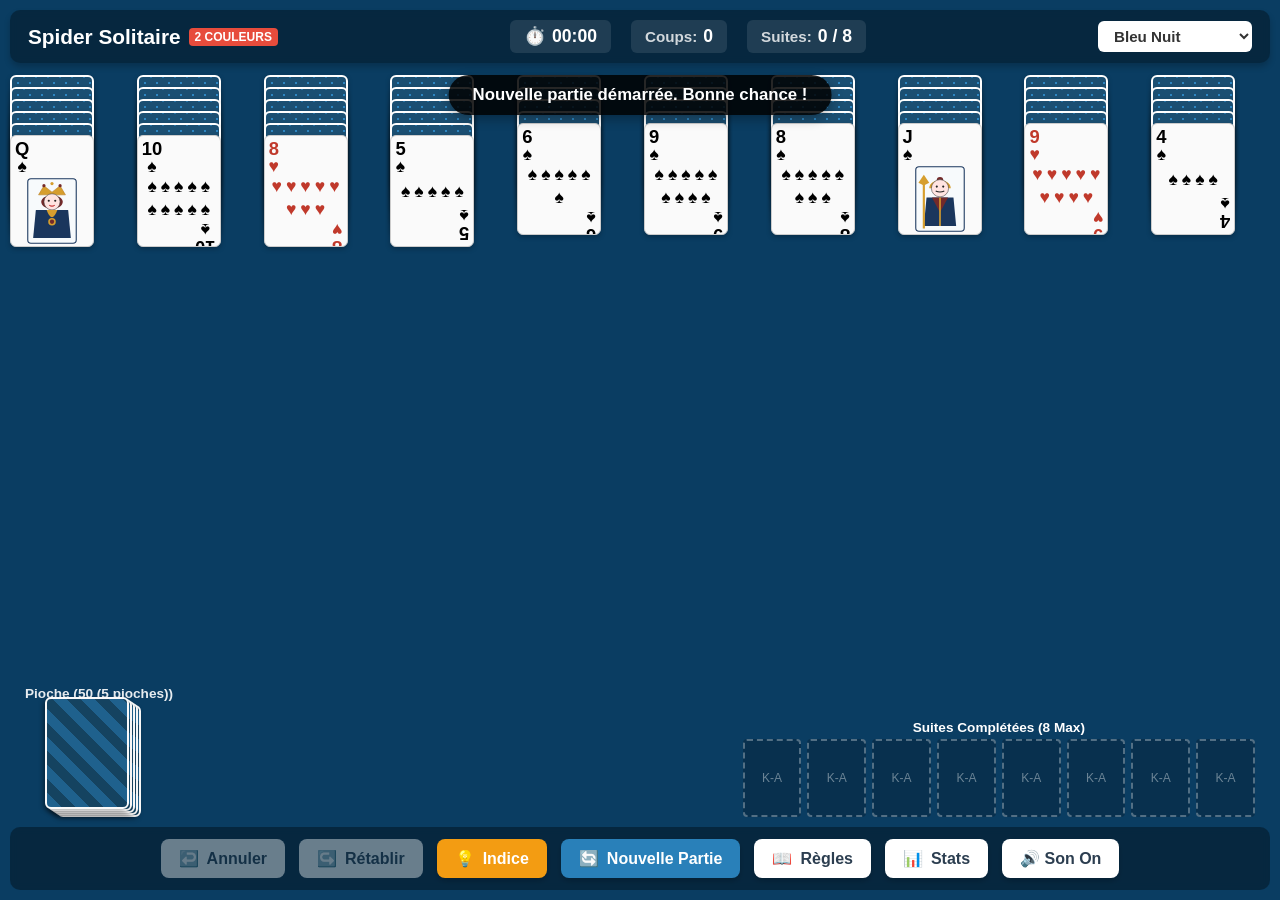
==== index.html @ 174b70aa "Initialisation 🌟 Synthèse des fonctionnalités développées : Règles & Gameplay fidèles :  104 cartes " ====
<!DOCTYPE html>
<html lang="fr">
<head>
    <meta charset="UTF-8">
    <meta name="viewport" content="width=device-width, initial-scale=1.0">
    <title>Spider Solitaire 2 Couleurs - Microsoft Solitaire Collection Style</title>
    <link rel="stylesheet" href="css/styles.css">
</head>
<body class="theme-blue">
    <div id="app-container">
        <!-- HEADER BAR -->
        <header id="header-bar">
            <div class="brand-title">
                <span>Spider Solitaire</span>
                <span class="badge">2 Couleurs</span>
            </div>

            <div class="stats-display">
                <div class="stat-item" title="Temps écoulé">
                    <span>⏱️</span>
                    <span id="timer-count">00:00</span>
                </div>
                <div class="stat-item" title="Nombre de coups joués">
                    <span class="stat-label">Coups:</span>
                    <span id="move-count">0</span>
                </div>
                <div class="stat-item" title="Suites complétées">
                    <span class="stat-label">Suites:</span>
                    <span id="completed-count">0 / 8</span>
                </div>
            </div>

            <div class="header-actions">
                <select id="theme-select" class="theme-select" aria-label="Choisir le thème de couleur">
                    <option value="blue">Bleu Nuit</option>
                    <option value="dark">Gris Anthracite</option>
                    <option value="green">Vert Tapis</option>
                </select>
            </div>
        </header>

        <!-- MAIN PLAYFIELD -->
        <main id="playfield">
            <!-- 10 Tableau Columns -->
            <div id="tableau-container"></div>

            <!-- Bottom Deck & Foundation Area -->
            <div id="bottom-bar">
                <!-- Stock Pile -->
                <div class="stock-area" title="Cliquer pour distribuer 10 cartes (1 par colonne)">
                    <div class="stock-title">Pioche (<span id="stock-count">50</span>)</div>
                    <div id="stock-pile"></div>
                </div>

                <!-- Foundation Piles (8 Completed Runs) -->
                <div class="foundation-area">
                    <div class="foundation-title">Suites Complétées (8 Max)</div>
                    <div id="foundation-container"></div>
                </div>
            </div>
        </main>

        <!-- ACTION TOOLBAR -->
        <footer id="action-bar">
            <button id="btn-undo" class="btn" title="Annuler le dernier coup">
                <span>↩️</span> Annuler
            </button>
            <button id="btn-redo" class="btn" title="Rétablir le coup annulé">
                <span>↪️</span> Rétablir
            </button>
            <button id="btn-hint" class="btn btn-accent" title="Proposer un coup possible">
                <span>💡</span> Indice
            </button>
            <button id="btn-new-game" class="btn btn-primary" title="Démarrer une nouvelle partie">
                <span>🔄</span> Nouvelle Partie
            </button>
            <button id="btn-rules" class="btn" title="Afficher les règles du jeu">
                <span>📖</span> Règles
            </button>
            <button id="btn-stats" class="btn" title="Voir vos statistiques">
                <span>📊</span> Stats
            </button>
            <button id="btn-sound" class="btn" title="Activer / Désactiver le son">
                🔊 Son On
            </button>
        </footer>
    </div>

    <!-- TOAST NOTIFICATION -->
    <div id="toast-message"></div>

    <!-- MODAL: VICTOIRE -->
    <div id="modal-win" class="modal">
        <div class="modal-content" style="text-align: center;">
            <div class="modal-header">
                <h2 class="modal-title">🎉 Félicitations ! Victoire !</h2>
                <button class="modal-close">&times;</button>
            </div>
            <p style="font-size: 1.2rem; margin: 15px 0;">Vous avez réussi à assembler les 8 suites complètes !</p>
            <div class="stats-grid">
                <div class="stat-box">
                    <div id="win-time" class="stat-box-num">00:00</div>
                    <div class="stat-box-desc">Temps total</div>
                </div>
                <div class="stat-box">
                    <div id="win-moves" class="stat-box-num">0</div>
                    <div class="stat-box-desc">Coups joués</div>
                </div>
            </div>
            <button id="btn-win-restart" class="btn btn-primary" style="margin-top: 20px; width: 100%; justify-content: center;" onclick="location.reload()">
                Rejouer une partie
            </button>
        </div>
    </div>

    <!-- MODAL: RÈGLES -->
    <div id="modal-rules" class="modal">
        <div class="modal-content">
            <div class="modal-header">
                <h2 class="modal-title">📖 Règles du Spider 2 Couleurs</h2>
                <button class="modal-close">&times;</button>
            </div>
            <ul class="rules-list">
                <li><strong>Cartes :</strong> 104 cartes au total (Piques ♠ et Cœurs ♥).</li>
                <li><strong>Empilement :</strong> Vous pouvez poser n'importe quelle carte sur une carte de rang immédiatement supérieur (ex: un 8 sur un 9), quelle que soit sa couleur.</li>
                <li><strong>Séquences :</strong> Vous ne pouvez déplacer en bloc qu'une séquence de cartes strictement descendante et de la <em>même couleur</em> (ex: R♠–D♠–V♠–10♠).</li>
                <li><strong>Colonnes vides :</strong> Une colonne vide peut recevoir n'importe quelle carte ou séquence valide.</li>
                <li><strong>Pioche :</strong> Cliquez sur la pioche pour distribuer 1 carte sur chaque colonne (10 cartes). <em>Important :</em> Toutes les colonnes doivent contenir au moins 1 carte pour pouvoir piocher !</li>
                <li><strong>Objectif :</strong> Former 8 suites complètes de la même couleur (du Roi à l'As). Lorsqu'une suite est formée, elle est retirée du plateau.</li>
            </ul>
        </div>
    </div>

    <!-- MODAL: STATISTIQUES -->
    <div id="modal-stats" class="modal">
        <div class="modal-content">
            <div class="modal-header">
                <h2 class="modal-title">📊 Vos Statistiques</h2>
                <button class="modal-close">&times;</button>
            </div>
            <div class="stats-grid">
                <div class="stat-box">
                    <div id="stat-played" class="stat-box-num">0</div>
                    <div class="stat-box-desc">Parties jouées</div>
                </div>
                <div class="stat-box">
                    <div id="stat-won" class="stat-box-num">0</div>
                    <div class="stat-box-desc">Parties gagnées</div>
                </div>
                <div class="stat-box">
                    <div id="stat-rate" class="stat-box-num">0%</div>
                    <div class="stat-box-desc">Taux de victoire</div>
                </div>
                <div class="stat-box">
                    <div id="stat-best-time" class="stat-box-num">-</div>
                    <div class="stat-box-desc">Meilleur temps</div>
                </div>
                <div class="stat-box" style="grid-column: span 2;">
                    <div id="stat-min-moves" class="stat-box-num">-</div>
                    <div class="stat-box-desc">Record de coups minimum</div>
                </div>
            </div>
        </div>
    </div>

    <!-- MAIN APP SCRIPT -->
    <script type="module">
        import { UIController } from './js/uiController.js';
        window.addEventListener('DOMContentLoaded', () => {
            const app = new UIController();
            app.init();
        });
    </script>
</body>
</html>
---- css/styles.css ----
/* ==========================================================================
   Spider Solitaire 2-Suit - Stylesheet & Charte Graphique
   ========================================================================== */

:root {
    /* Color Palette */
    --bg-main: #0A3D62; /* Default Midnight Blue */
    --card-bg: #FAFAFA; /* Off-white card background */
    --card-border: #CCCCCC;
    --suit-black: #000000;
    --suit-red: #C0392B;
    --hover-color: #D0E6FF;
    --selection-color: #A9CCE3;
    --selection-glow: rgba(41, 128, 185, 0.6);
    --hint-glow: rgba(241, 196, 15, 0.8);
    --target-glow: rgba(46, 204, 113, 0.8);
    
    /* Dimensions & Typography */
    --card-width: 84px;
    --card-height: 112px; /* Ratio 3:4 */
    --card-radius: 6px;
    --font-family: 'Segoe UI', Roboto, Inter, -apple-system, sans-serif;
    --font-size-base: 16px;
    
    /* Header & Control bar */
    --bar-bg: rgba(0, 0, 0, 0.35);
    --text-light: #FFFFFF;
}

/* Theme Options */
body.theme-blue {
    --bg-main: #0A3D62;
}

body.theme-dark {
    --bg-main: #1E1E1E;
}

body.theme-green {
    --bg-main: #1E6F40;
}

/* Reset & Layout */
* {
    box-sizing: border-box;
    margin: 0;
    padding: 0;
    user-select: none;
    -webkit-user-select: none;
}

html, body {
    width: 100%;
    height: 100%;
    overflow: hidden;
    font-family: var(--font-family);
    font-size: var(--font-size-base);
    background-color: var(--bg-main);
    color: var(--text-light);
    transition: background-color 0.3s ease;
}

#app-container {
    display: flex;
    flex-direction: column;
    width: 100vw;
    height: 100vh;
    max-width: 1400px;
    margin: 0 auto;
    padding: 10px;
}

/* --- HEADER BAR --- */
#header-bar {
    display: flex;
    justify-content: space-between;
    align-items: center;
    background: var(--bar-bg);
    padding: 10px 18px;
    border-radius: 10px;
    margin-bottom: 12px;
    backdrop-filter: blur(5px);
    box-shadow: 0 4px 6px rgba(0, 0, 0, 0.2);
}

.brand-title {
    display: flex;
    align-items: center;
    gap: 8px;
    font-size: 1.3rem;
    font-weight: 700;
    color: #FFFFFF;
}

.brand-title .badge {
    background: #E74C3C;
    font-size: 0.75rem;
    padding: 2px 6px;
    border-radius: 4px;
    text-transform: uppercase;
}

.stats-display {
    display: flex;
    gap: 20px;
    font-size: 1.1rem;
    font-weight: 600;
}

.stat-item {
    display: flex;
    align-items: center;
    gap: 6px;
    background: rgba(255, 255, 255, 0.1);
    padding: 6px 14px;
    border-radius: 6px;
}

.stat-label {
    opacity: 0.8;
    font-size: 0.95rem;
}

.header-actions {
    display: flex;
    gap: 10px;
}

select.theme-select {
    padding: 6px 12px;
    border-radius: 6px;
    border: none;
    background: #FFFFFF;
    color: #333333;
    font-size: 0.95rem;
    font-weight: 600;
    cursor: pointer;
}

/* --- MAIN PLAYFIELD --- */
#playfield {
    display: flex;
    flex-direction: column;
    flex: 1;
    position: relative;
}

/* Tableau Columns Area */
#tableau-container {
    display: grid;
    grid-template-columns: repeat(10, 1fr);
    gap: 8px;
    flex: 1;
    position: relative;
    padding-bottom: 120px;
}

.column {
    position: relative;
    height: 100%;
    min-height: 250px;
    border-radius: var(--card-radius);
    transition: background-color 0.2s ease, box-shadow 0.2s ease;
}

.column.drop-target-hover {
    background-color: var(--hover-color);
    box-shadow: 0 0 12px var(--target-glow);
}

.column.hint-target-column {
    box-shadow: 0 0 15px var(--hint-glow);
    background-color: rgba(241, 196, 15, 0.15);
    border-radius: 8px;
}

.column.shake-empty {
    animation: shake 0.4s ease-in-out;
    background: rgba(231, 76, 60, 0.25);
    border: 2px dashed #E74C3C;
}

@keyframes shake {
    0%, 100% { transform: translateX(0); }
    20%, 60% { transform: translateX(-6px); }
    40%, 80% { transform: translateX(6px); }
}

.empty-column-slot {
    width: 100%;
    height: var(--card-height);
    border: 2px dashed rgba(255, 255, 255, 0.3);
    border-radius: var(--card-radius);
    display: flex;
    justify-content: center;
    align-items: center;
    color: rgba(255, 255, 255, 0.5);
    font-weight: 600;
    font-size: 0.9rem;
}

/* --- BOTTOM DECK & FOUNDATION BAR --- */
#bottom-bar {
    display: flex;
    justify-content: space-between;
    align-items: flex-end;
    padding: 10px 15px;
    margin-top: auto;
}

/* Stock Pile */
.stock-area {
    display: flex;
    flex-direction: column;
    align-items: center;
    cursor: pointer;
}

.stock-title {
    font-size: 0.85rem;
    font-weight: 600;
    margin-bottom: 4px;
    color: rgba(255, 255, 255, 0.9);
}

#stock-pile {
    position: relative;
    width: var(--card-width);
    height: var(--card-height);
}

.stock-card-back {
    position: absolute;
    width: var(--card-width);
    height: var(--card-height);
    background: #1A5276;
    border: 2px solid #FAFAFA;
    border-radius: var(--card-radius);
    box-shadow: -2px 2px 5px rgba(0, 0, 0, 0.3);
    background-image: repeating-linear-gradient(45deg, #1F618D 0, #1F618D 10px, #154360 10px, #154360 20px);
}

.empty-stock-slot {
    width: var(--card-width);
    height: var(--card-height);
    border: 2px dashed rgba(255, 255, 255, 0.3);
    border-radius: var(--card-radius);
    display: flex;
    align-items: center;
    justify-content: center;
    color: rgba(255, 255, 255, 0.4);
    font-weight: 600;
}

/* Foundation Area (Completed Runs) */
.foundation-area {
    display: flex;
    flex-direction: column;
    align-items: center;
}

.foundation-title {
    font-size: 0.85rem;
    font-weight: 600;
    margin-bottom: 4px;
}

#foundation-container {
    display: flex;
    gap: 6px;
}

.foundation-slot {
    width: calc(var(--card-width) * 0.7);
    height: calc(var(--card-height) * 0.7);
    border: 2px dashed rgba(255, 255, 255, 0.3);
    border-radius: 4px;
    display: flex;
    align-items: center;
    justify-content: center;
    background: rgba(0, 0, 0, 0.2);
}

.foundation-slot.completed {
    border: 2px solid #F1C40F;
    background: #FAFAFA;
    font-weight: 800;
    font-size: 1.1rem;
    box-shadow: 0 2px 6px rgba(0,0,0,0.3);
}

.slot-placeholder {
    font-size: 0.75rem;
    color: rgba(255, 255, 255, 0.4);
}

/* --- CARDS DESIGN --- */
.card {
    position: absolute;
    width: var(--card-width);
    height: var(--card-height);
    background-color: var(--card-bg);
    border: 1px solid var(--card-border);
    border-radius: var(--card-radius);
    box-shadow: 0 2px 5px rgba(0, 0, 0, 0.25);
    cursor: pointer;
    transition: transform 0.15s ease, box-shadow 0.15s ease;
    display: flex;
    flex-direction: column;
    justify-content: space-between;
    padding: 4px;
    overflow: hidden;
}

.card.face-down {
    background: #1B4F72;
    border: 2px solid #FFFFFF;
    background-image: radial-gradient(#2E86C1 15%, transparent 16%), radial-gradient(#2874A6 15%, transparent 16%);
    background-size: 12px 12px;
    background-position: 0 0, 6px 6px;
}

.card.selected {
    background-color: var(--selection-color);
    box-shadow: 0 0 14px var(--selection-glow), 0 4px 10px rgba(0, 0, 0, 0.4);
    transform: translateY(-4px);
    border: 2px solid #2980B9;
}

.card.hint-source {
    animation: hintPulse 1s infinite alternate;
}

@keyframes hintPulse {
    0% { box-shadow: 0 0 5px var(--hint-glow); }
    100% { box-shadow: 0 0 20px var(--hint-glow), 0 0 30px #F39C12; transform: translateY(-4px); }
}

.card-corner {
    display: flex;
    flex-direction: column;
    align-items: center;
    line-height: 1;
    font-weight: 800;
}

.card-corner.top-left {
    align-self: flex-start;
}

.card-corner.bottom-right {
    align-self: flex-end;
    transform: rotate(180deg);
}

.card-rank {
    font-size: 1.15rem;
}

.card-suit-symbol {
    font-size: 1.1rem;
}

.card-body {
    flex: 1;
    display: flex;
    justify-content: center;
    align-items: center;
}

.center-ace-pip {
    font-size: 2.8rem;
    font-weight: bold;
}

.pips-grid {
    display: flex;
    flex-wrap: wrap;
    justify-content: center;
    align-items: center;
    gap: 2px 4px;
    font-size: 1.1rem;
    font-weight: bold;
    width: 100%;
}

.face-card-svg {
    width: 100%;
    height: 100%;
    max-height: 70px;
}

/* Drag Ghost Element */
.drag-ghost {
    position: fixed;
    pointer-events: none;
    z-index: 9999;
    filter: drop-shadow(0 10px 15px rgba(0,0,0,0.5));
}

.drag-ghost .card {
    position: absolute;
    box-shadow: none;
}

/* --- ACTION TOOLBAR --- */
#action-bar {
    display: flex;
    justify-content: center;
    gap: 14px;
    padding: 12px;
    background: var(--bar-bg);
    border-radius: 10px;
    backdrop-filter: blur(5px);
}

.btn {
    display: inline-flex;
    align-items: center;
    gap: 8px;
    padding: 10px 18px;
    border: none;
    border-radius: 8px;
    font-size: 1rem;
    font-weight: 700;
    cursor: pointer;
    background: #FFFFFF;
    color: #2C3E50;
    box-shadow: 0 3px 6px rgba(0, 0, 0, 0.2);
    transition: all 0.15s ease;
}

.btn:hover:not(:disabled) {
    transform: translateY(-2px);
    box-shadow: 0 5px 12px rgba(0, 0, 0, 0.3);
    background: #F2F4F4;
}

.btn:active:not(:disabled) {
    transform: translateY(0);
}

.btn:disabled {
    opacity: 0.4;
    cursor: not-allowed;
    box-shadow: none;
}

.btn-primary {
    background: #2980B9;
    color: #FFFFFF;
}

.btn-primary:hover:not(:disabled) {
    background: #3498DB;
}

.btn-accent {
    background: #F39C12;
    color: #FFFFFF;
}

.btn-accent:hover:not(:disabled) {
    background: #F1C40F;
}

/* --- TOAST MESSAGES --- */
#toast-message {
    position: fixed;
    top: 75px;
    left: 50%;
    transform: translateX(-50%) translateY(-20px);
    background: rgba(0, 0, 0, 0.85);
    color: #FFFFFF;
    padding: 10px 24px;
    border-radius: 20px;
    font-weight: 600;
    font-size: 1.05rem;
    opacity: 0;
    pointer-events: none;
    transition: all 0.3s ease;
    z-index: 1000;
    box-shadow: 0 4px 12px rgba(0,0,0,0.3);
}

#toast-message.visible {
    opacity: 1;
    transform: translateX(-50%) translateY(0);
}

/* --- MODAL DIALOGS --- */
.modal {
    position: fixed;
    top: 0;
    left: 0;
    width: 100vw;
    height: 100vh;
    background: rgba(0, 0, 0, 0.7);
    display: flex;
    justify-content: center;
    align-items: center;
    opacity: 0;
    pointer-events: none;
    transition: opacity 0.25s ease;
    z-index: 10000;
}

.modal.open {
    opacity: 1;
    pointer-events: auto;
}

.modal-content {
    background: #FFFFFF;
    color: #2C3E50;
    width: 90%;
    max-width: 520px;
    padding: 24px;
    border-radius: 12px;
    box-shadow: 0 10px 25px rgba(0,0,0,0.5);
    position: relative;
    max-height: 85vh;
    overflow-y: auto;
}

.modal-header {
    display: flex;
    justify-content: space-between;
    align-items: center;
    border-bottom: 2px solid #ECF0F1;
    padding-bottom: 12px;
    margin-bottom: 16px;
}

.modal-title {
    font-size: 1.4rem;
    font-weight: 700;
}

.modal-close {
    background: none;
    border: none;
    font-size: 1.5rem;
    font-weight: 700;
    cursor: pointer;
    color: #7F8C8D;
}

.modal-close:hover {
    color: #C0392B;
}

.rules-list {
    margin-left: 20px;
    line-height: 1.6;
}

.rules-list li {
    margin-bottom: 10px;
}

.stats-grid {
    display: grid;
    grid-template-columns: 1fr 1fr;
    gap: 16px;
    margin-top: 16px;
}

.stat-box {
    background: #F8F9F9;
    padding: 14px;
    border-radius: 8px;
    text-align: center;
    border: 1px solid #E5E8E8;
}

.stat-box-num {
    font-size: 1.6rem;
    font-weight: 800;
    color: #2980B9;
}

.stat-box-desc {
    font-size: 0.9rem;
    color: #7F8C8D;
}

/* RESPONSIVE DESIGN (Tablets & Mobile) */
@media (max-width: 900px) {
    :root {
        --card-width: 62px;
        --card-height: 83px;
    }

    #header-bar {
        padding: 8px 12px;
    }

    .brand-title {
        font-size: 1rem;
    }

    .stats-display {
        gap: 10px;
        font-size: 0.95rem;
    }

    .btn {
        padding: 8px 12px;
        font-size: 0.9rem;
    }

    .card-rank {
        font-size: 0.95rem;
    }

    .card-suit-symbol {
        font-size: 0.9rem;
    }
}
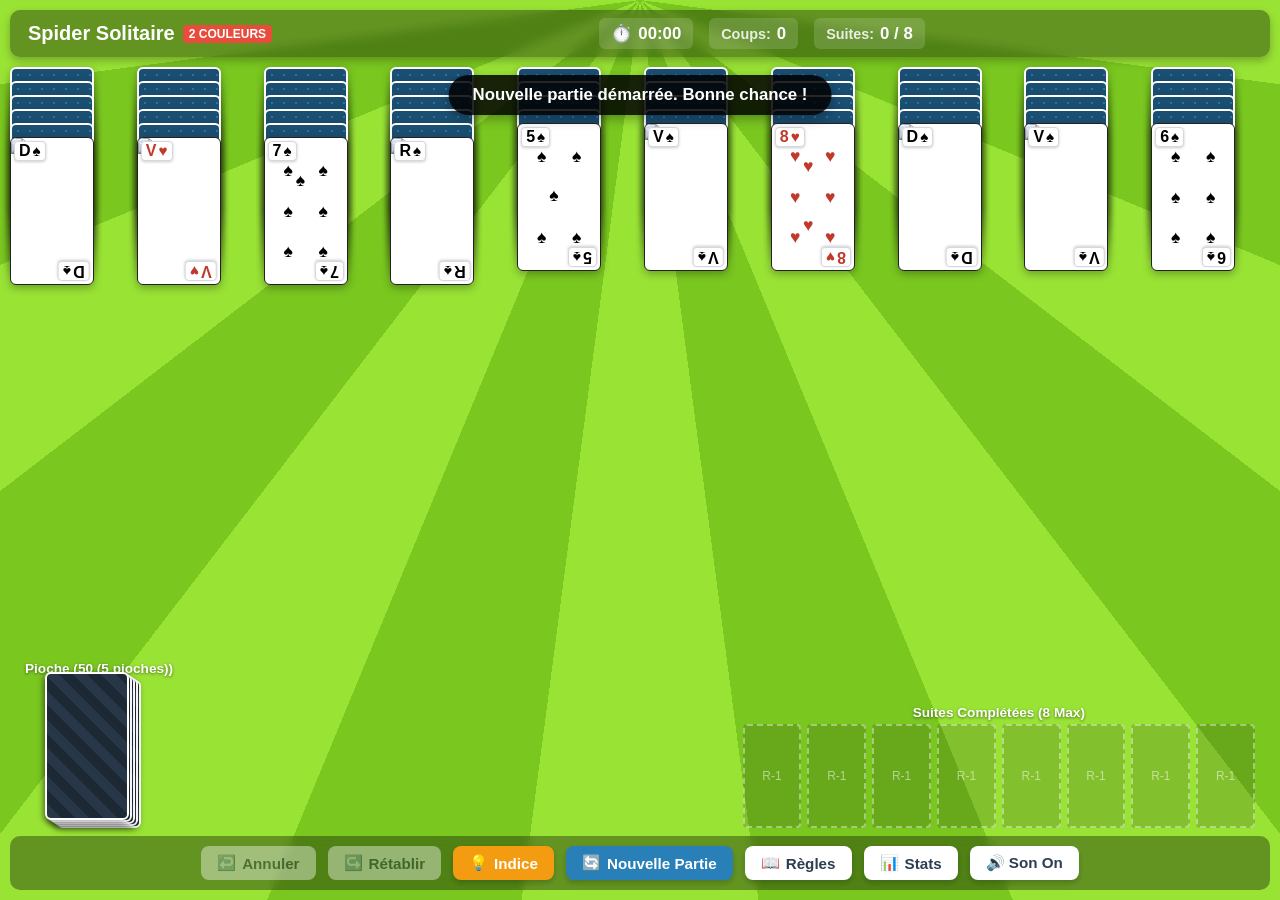
==== commit b4ab9dfd: "Modification fonctionnells et changement visuel Bien voici quelques modifications necessaires : - La" ====
--- a/index.html
+++ b/index.html
@@ -31,11 +31,6 @@
             </div>
 
             <div class="header-actions">
-                <select id="theme-select" class="theme-select" aria-label="Choisir le thème de couleur">
-                    <option value="blue">Bleu Nuit</option>
-                    <option value="dark">Gris Anthracite</option>
-                    <option value="green">Vert Tapis</option>
-                </select>
             </div>
         </header>
 
--- a/css/styles.css
+++ b/css/styles.css
@@ -1,23 +1,23 @@
 /* ==========================================================================
-   Spider Solitaire 2-Suit - Stylesheet & Charte Graphique
+   Spider Solitaire 2-Suit - Stylesheet (Tarot Grimaud 1898 Style)
    ========================================================================== */
 
 :root {
     /* Color Palette */
-    --bg-main: #0A3D62; /* Default Midnight Blue */
-    --card-bg: #FAFAFA; /* Off-white card background */
-    --card-border: #CCCCCC;
+    --bg-main: #85D329;
+    --card-bg: #FFFFFF;
+    --card-border: #222222;
     --suit-black: #000000;
     --suit-red: #C0392B;
-    --hover-color: #D0E6FF;
-    --selection-color: #A9CCE3;
-    --selection-glow: rgba(41, 128, 185, 0.6);
-    --hint-glow: rgba(241, 196, 15, 0.8);
-    --target-glow: rgba(46, 204, 113, 0.8);
+    --hover-color: rgba(255, 255, 255, 0.25);
+    --selection-color: #FFF8DC;
+    --selection-glow: rgba(243, 156, 18, 0.9);
+    --hint-glow: rgba(241, 196, 15, 0.9);
+    --target-glow: rgba(46, 204, 113, 0.9);
     
-    /* Dimensions & Typography */
+    /* Tarot Card Dimensions (Ratio ~1:1.75) */
     --card-width: 84px;
-    --card-height: 112px; /* Ratio 3:4 */
+    --card-height: 148px;
     --card-radius: 6px;
     --font-family: 'Segoe UI', Roboto, Inter, -apple-system, sans-serif;
     --font-size-base: 16px;
@@ -27,19 +27,6 @@
     --text-light: #FFFFFF;
 }
 
-/* Theme Options */
-body.theme-blue {
-    --bg-main: #0A3D62;
-}
-
-body.theme-dark {
-    --bg-main: #1E1E1E;
-}
-
-body.theme-green {
-    --bg-main: #1E6F40;
-}
-
 /* Reset & Layout */
 * {
     box-sizing: border-box;
@@ -55,9 +42,14 @@
     overflow: hidden;
     font-family: var(--font-family);
     font-size: var(--font-size-base);
-    background-color: var(--bg-main);
+    
+    /* Fixed 2-Green Sunburst Ray Background Centered at Top */
+    background: repeating-conic-gradient(
+        from -7.5deg at 50% 0%,
+        #99E335 0deg 15deg,
+        #7AC720 15deg 30deg
+    );
     color: var(--text-light);
-    transition: background-color 0.3s ease;
 }
 
 #app-container {
@@ -65,7 +57,7 @@
     flex-direction: column;
     width: 100vw;
     height: 100vh;
-    max-width: 1400px;
+    max-width: 1440px;
     margin: 0 auto;
     padding: 10px;
 }
@@ -76,18 +68,18 @@
     justify-content: space-between;
     align-items: center;
     background: var(--bar-bg);
-    padding: 10px 18px;
+    padding: 8px 18px;
     border-radius: 10px;
-    margin-bottom: 12px;
+    margin-bottom: 10px;
     backdrop-filter: blur(5px);
-    box-shadow: 0 4px 6px rgba(0, 0, 0, 0.2);
+    box-shadow: 0 4px 8px rgba(0, 0, 0, 0.25);
 }
 
 .brand-title {
     display: flex;
     align-items: center;
     gap: 8px;
-    font-size: 1.3rem;
+    font-size: 1.25rem;
     font-weight: 700;
     color: #FFFFFF;
 }
@@ -102,8 +94,8 @@
 
 .stats-display {
     display: flex;
-    gap: 20px;
-    font-size: 1.1rem;
+    gap: 16px;
+    font-size: 1.05rem;
     font-weight: 600;
 }
 
@@ -111,30 +103,14 @@
     display: flex;
     align-items: center;
     gap: 6px;
-    background: rgba(255, 255, 255, 0.1);
-    padding: 6px 14px;
+    background: rgba(255, 255, 255, 0.15);
+    padding: 5px 12px;
     border-radius: 6px;
 }
 
 .stat-label {
-    opacity: 0.8;
-    font-size: 0.95rem;
-}
-
-.header-actions {
-    display: flex;
-    gap: 10px;
-}
-
-select.theme-select {
-    padding: 6px 12px;
-    border-radius: 6px;
-    border: none;
-    background: #FFFFFF;
-    color: #333333;
-    font-size: 0.95rem;
-    font-weight: 600;
-    cursor: pointer;
+    opacity: 0.85;
+    font-size: 0.9rem;
 }
 
 /* --- MAIN PLAYFIELD --- */
@@ -152,31 +128,31 @@
     gap: 8px;
     flex: 1;
     position: relative;
-    padding-bottom: 120px;
+    padding-bottom: 150px;
 }
 
 .column {
     position: relative;
     height: 100%;
-    min-height: 250px;
+    min-height: 280px;
     border-radius: var(--card-radius);
     transition: background-color 0.2s ease, box-shadow 0.2s ease;
 }
 
 .column.drop-target-hover {
     background-color: var(--hover-color);
-    box-shadow: 0 0 12px var(--target-glow);
+    box-shadow: 0 0 14px var(--target-glow);
 }
 
 .column.hint-target-column {
-    box-shadow: 0 0 15px var(--hint-glow);
-    background-color: rgba(241, 196, 15, 0.15);
+    box-shadow: 0 0 16px var(--hint-glow);
+    background-color: rgba(241, 196, 15, 0.2);
     border-radius: 8px;
 }
 
 .column.shake-empty {
     animation: shake 0.4s ease-in-out;
-    background: rgba(231, 76, 60, 0.25);
+    background: rgba(231, 76, 60, 0.3);
     border: 2px dashed #E74C3C;
 }
 
@@ -189,14 +165,15 @@
 .empty-column-slot {
     width: 100%;
     height: var(--card-height);
-    border: 2px dashed rgba(255, 255, 255, 0.3);
+    border: 2px dashed rgba(255, 255, 255, 0.4);
     border-radius: var(--card-radius);
     display: flex;
     justify-content: center;
     align-items: center;
-    color: rgba(255, 255, 255, 0.5);
-    font-weight: 600;
+    color: rgba(255, 255, 255, 0.6);
+    font-weight: 700;
     font-size: 0.9rem;
+    background: rgba(0, 0, 0, 0.1);
 }
 
 /* --- BOTTOM DECK & FOUNDATION BAR --- */
@@ -204,7 +181,7 @@
     display: flex;
     justify-content: space-between;
     align-items: flex-end;
-    padding: 10px 15px;
+    padding: 8px 15px;
     margin-top: auto;
 }
 
@@ -218,9 +195,10 @@
 
 .stock-title {
     font-size: 0.85rem;
-    font-weight: 600;
+    font-weight: 700;
     margin-bottom: 4px;
-    color: rgba(255, 255, 255, 0.9);
+    color: #FFFFFF;
+    text-shadow: 0 1px 3px rgba(0,0,0,0.5);
 }
 
 #stock-pile {
@@ -233,26 +211,26 @@
     position: absolute;
     width: var(--card-width);
     height: var(--card-height);
-    background: #1A5276;
-    border: 2px solid #FAFAFA;
+    background: #1C2833;
+    border: 2px solid #FFFFFF;
     border-radius: var(--card-radius);
-    box-shadow: -2px 2px 5px rgba(0, 0, 0, 0.3);
-    background-image: repeating-linear-gradient(45deg, #1F618D 0, #1F618D 10px, #154360 10px, #154360 20px);
+    box-shadow: -2px 2px 6px rgba(0, 0, 0, 0.35);
+    background-image: repeating-linear-gradient(45deg, #283747 0, #283747 10px, #1C2833 10px, #1C2833 20px);
 }
 
 .empty-stock-slot {
     width: var(--card-width);
     height: var(--card-height);
-    border: 2px dashed rgba(255, 255, 255, 0.3);
+    border: 2px dashed rgba(255, 255, 255, 0.4);
     border-radius: var(--card-radius);
     display: flex;
     align-items: center;
     justify-content: center;
-    color: rgba(255, 255, 255, 0.4);
-    font-weight: 600;
-}
-
-/* Foundation Area (Completed Runs) */
+    color: rgba(255, 255, 255, 0.5);
+    font-weight: 700;
+}
+
+/* Foundation Area */
 .foundation-area {
     display: flex;
     flex-direction: column;
@@ -261,8 +239,9 @@
 
 .foundation-title {
     font-size: 0.85rem;
-    font-weight: 600;
+    font-weight: 700;
     margin-bottom: 4px;
+    text-shadow: 0 1px 3px rgba(0,0,0,0.5);
 }
 
 #foundation-container {
@@ -273,58 +252,64 @@
 .foundation-slot {
     width: calc(var(--card-width) * 0.7);
     height: calc(var(--card-height) * 0.7);
-    border: 2px dashed rgba(255, 255, 255, 0.3);
+    border: 2px dashed rgba(255, 255, 255, 0.4);
     border-radius: 4px;
     display: flex;
     align-items: center;
     justify-content: center;
-    background: rgba(0, 0, 0, 0.2);
+    background: rgba(0, 0, 0, 0.15);
 }
 
 .foundation-slot.completed {
     border: 2px solid #F1C40F;
-    background: #FAFAFA;
+    background: #FFFFFF;
     font-weight: 800;
     font-size: 1.1rem;
-    box-shadow: 0 2px 6px rgba(0,0,0,0.3);
+    box-shadow: 0 2px 8px rgba(0,0,0,0.3);
 }
 
 .slot-placeholder {
     font-size: 0.75rem;
-    color: rgba(255, 255, 255, 0.4);
-}
-
-/* --- CARDS DESIGN --- */
+    color: rgba(255, 255, 255, 0.5);
+}
+
+/* --- TAROT CARDS DESIGN --- */
 .card {
     position: absolute;
     width: var(--card-width);
     height: var(--card-height);
     background-color: var(--card-bg);
-    border: 1px solid var(--card-border);
+    border: 1.5px solid var(--card-border);
     border-radius: var(--card-radius);
-    box-shadow: 0 2px 5px rgba(0, 0, 0, 0.25);
+    box-shadow: 0 3px 8px rgba(0, 0, 0, 0.3);
     cursor: pointer;
     transition: transform 0.15s ease, box-shadow 0.15s ease;
     display: flex;
     flex-direction: column;
     justify-content: space-between;
-    padding: 4px;
+    padding: 0;
     overflow: hidden;
 }
 
 .card.face-down {
     background: #1B4F72;
     border: 2px solid #FFFFFF;
-    background-image: radial-gradient(#2E86C1 15%, transparent 16%), radial-gradient(#2874A6 15%, transparent 16%);
+    background-image: radial-gradient(#2874A6 15%, transparent 16%), radial-gradient(#1B4F72 15%, transparent 16%);
     background-size: 12px 12px;
     background-position: 0 0, 6px 6px;
 }
 
+/* Hide card in initial position during Drag & Drop */
+.card.dragging-hidden {
+    opacity: 0 !important;
+    pointer-events: none !important;
+}
+
+/* Selected Card Highlight */
 .card.selected {
-    background-color: var(--selection-color);
-    box-shadow: 0 0 14px var(--selection-glow), 0 4px 10px rgba(0, 0, 0, 0.4);
+    box-shadow: 0 0 0 3px #F39C12, 0 0 16px rgba(243, 156, 18, 0.9), 0 6px 14px rgba(0,0,0,0.4);
     transform: translateY(-4px);
-    border: 2px solid #2980B9;
+    z-index: 100 !important;
 }
 
 .card.hint-source {
@@ -333,69 +318,105 @@
 
 @keyframes hintPulse {
     0% { box-shadow: 0 0 5px var(--hint-glow); }
-    100% { box-shadow: 0 0 20px var(--hint-glow), 0 0 30px #F39C12; transform: translateY(-4px); }
-}
-
-.card-corner {
-    display: flex;
-    flex-direction: column;
-    align-items: center;
+    100% { box-shadow: 0 0 22px var(--hint-glow), 0 0 32px #F39C12; transform: translateY(-4px); }
+}
+
+/* Tarot Corner Badges (Index boxes) */
+.card-badge {
+    position: absolute;
+    display: inline-flex;
+    align-items: center;
+    gap: 2px;
+    background: #FFFFFF;
+    border: 1px solid #D5D8DC;
+    border-radius: 4px;
+    padding: 1px 4px;
+    font-weight: 800;
+    font-size: 0.95rem;
     line-height: 1;
-    font-weight: 800;
-}
-
-.card-corner.top-left {
-    align-self: flex-start;
-}
-
-.card-corner.bottom-right {
-    align-self: flex-end;
+    box-shadow: 0 1px 3px rgba(0, 0, 0, 0.2);
+    z-index: 10;
+}
+
+.card-badge.top-left {
+    top: 3px;
+    left: 3px;
+}
+
+.card-badge.bottom-right {
+    bottom: 3px;
+    right: 3px;
     transform: rotate(180deg);
 }
 
-.card-rank {
-    font-size: 1.15rem;
-}
-
-.card-suit-symbol {
-    font-size: 1.1rem;
-}
-
-.card-body {
-    flex: 1;
-    display: flex;
-    justify-content: center;
-    align-items: center;
-}
-
-.center-ace-pip {
-    font-size: 2.8rem;
-    font-weight: bold;
-}
-
-.pips-grid {
+.badge-rank {
+    font-size: 1rem;
+}
+
+.badge-suit {
+    font-size: 0.95rem;
+}
+
+/* Full Face Image Container for Figures (Grimaud 1898) */
+.full-face-image-container {
+    position: absolute;
+    top: 0;
+    left: 0;
+    width: 100%;
+    height: 100%;
+    overflow: hidden;
+    border-radius: var(--card-radius);
+    z-index: 1;
+}
+
+.grimaud-img-full {
+    width: 100%;
+    height: 100%;
+    object-fit: fill;
+    display: block;
+}
+
+/* Card Body & Pips Layout Container (1..10) */
+.pips-container {
     display: flex;
     flex-wrap: wrap;
-    justify-content: center;
-    align-items: center;
-    gap: 2px 4px;
+    justify-content: space-around;
+    align-content: space-around;
+    width: 100%;
+    height: 100%;
+    padding: 22px 6px;
     font-size: 1.1rem;
     font-weight: bold;
-    width: 100%;
-}
-
-.face-card-svg {
-    width: 100%;
-    height: 100%;
-    max-height: 70px;
-}
+}
+
+.pip.center-ace {
+    font-size: 2.8rem;
+    margin: auto;
+}
+
+.pips-grid-2 { display: flex; flex-direction: column; justify-content: space-between; align-items: center; }
+.pips-grid-3 { display: flex; flex-direction: column; justify-content: space-between; align-items: center; }
+.pips-grid-4 { display: grid; grid-template-columns: 1fr 1fr; align-content: space-between; justify-items: center; }
+.pips-grid-5 { display: grid; grid-template-columns: 1fr 1fr; align-content: space-between; justify-items: center; position: relative; }
+.pips-grid-5 .pip:nth-child(5) { position: absolute; top: 42%; left: 38%; }
+.pips-grid-6 { display: grid; grid-template-columns: 1fr 1fr; align-content: space-between; justify-items: center; }
+.pips-grid-7 { display: grid; grid-template-columns: 1fr 1fr; align-content: space-between; justify-items: center; position: relative; }
+.pips-grid-7 .pip:nth-child(7) { position: absolute; top: 22%; left: 38%; }
+.pips-grid-8 { display: grid; grid-template-columns: 1fr 1fr; align-content: space-between; justify-items: center; position: relative; }
+.pips-grid-8 .pip:nth-child(7) { position: absolute; top: 22%; left: 38%; }
+.pips-grid-8 .pip:nth-child(8) { position: absolute; top: 62%; left: 38%; }
+.pips-grid-9 { display: grid; grid-template-columns: 1fr 1fr; align-content: space-between; justify-items: center; position: relative; }
+.pips-grid-9 .pip:nth-child(9) { position: absolute; top: 42%; left: 38%; }
+.pips-grid-10 { display: grid; grid-template-columns: 1fr 1fr; align-content: space-between; justify-items: center; position: relative; }
+.pips-grid-10 .pip:nth-child(9) { position: absolute; top: 22%; left: 38%; }
+.pips-grid-10 .pip:nth-child(10) { position: absolute; top: 62%; left: 38%; }
 
 /* Drag Ghost Element */
 .drag-ghost {
     position: fixed;
     pointer-events: none;
     z-index: 9999;
-    filter: drop-shadow(0 10px 15px rgba(0,0,0,0.5));
+    filter: drop-shadow(0 12px 18px rgba(0,0,0,0.5));
 }
 
 .drag-ghost .card {
@@ -407,8 +428,8 @@
 #action-bar {
     display: flex;
     justify-content: center;
-    gap: 14px;
-    padding: 12px;
+    gap: 12px;
+    padding: 10px;
     background: var(--bar-bg);
     border-radius: 10px;
     backdrop-filter: blur(5px);
@@ -417,11 +438,11 @@
 .btn {
     display: inline-flex;
     align-items: center;
-    gap: 8px;
-    padding: 10px 18px;
+    gap: 6px;
+    padding: 8px 16px;
     border: none;
     border-radius: 8px;
-    font-size: 1rem;
+    font-size: 0.95rem;
     font-weight: 700;
     cursor: pointer;
     background: #FFFFFF;
@@ -589,11 +610,11 @@
 @media (max-width: 900px) {
     :root {
         --card-width: 62px;
-        --card-height: 83px;
+        --card-height: 108px;
     }
 
     #header-bar {
-        padding: 8px 12px;
+        padding: 6px 10px;
     }
 
     .brand-title {
@@ -601,20 +622,17 @@
     }
 
     .stats-display {
-        gap: 10px;
-        font-size: 0.95rem;
-    }
-
-    .btn {
-        padding: 8px 12px;
+        gap: 8px;
         font-size: 0.9rem;
     }
 
-    .card-rank {
-        font-size: 0.95rem;
+    .btn {
+        padding: 6px 10px;
+        font-size: 0.85rem;
     }
 
-    .card-suit-symbol {
-        font-size: 0.9rem;
+    .card-badge {
+        padding: 1px 3px;
+        font-size: 0.8rem;
     }
 }
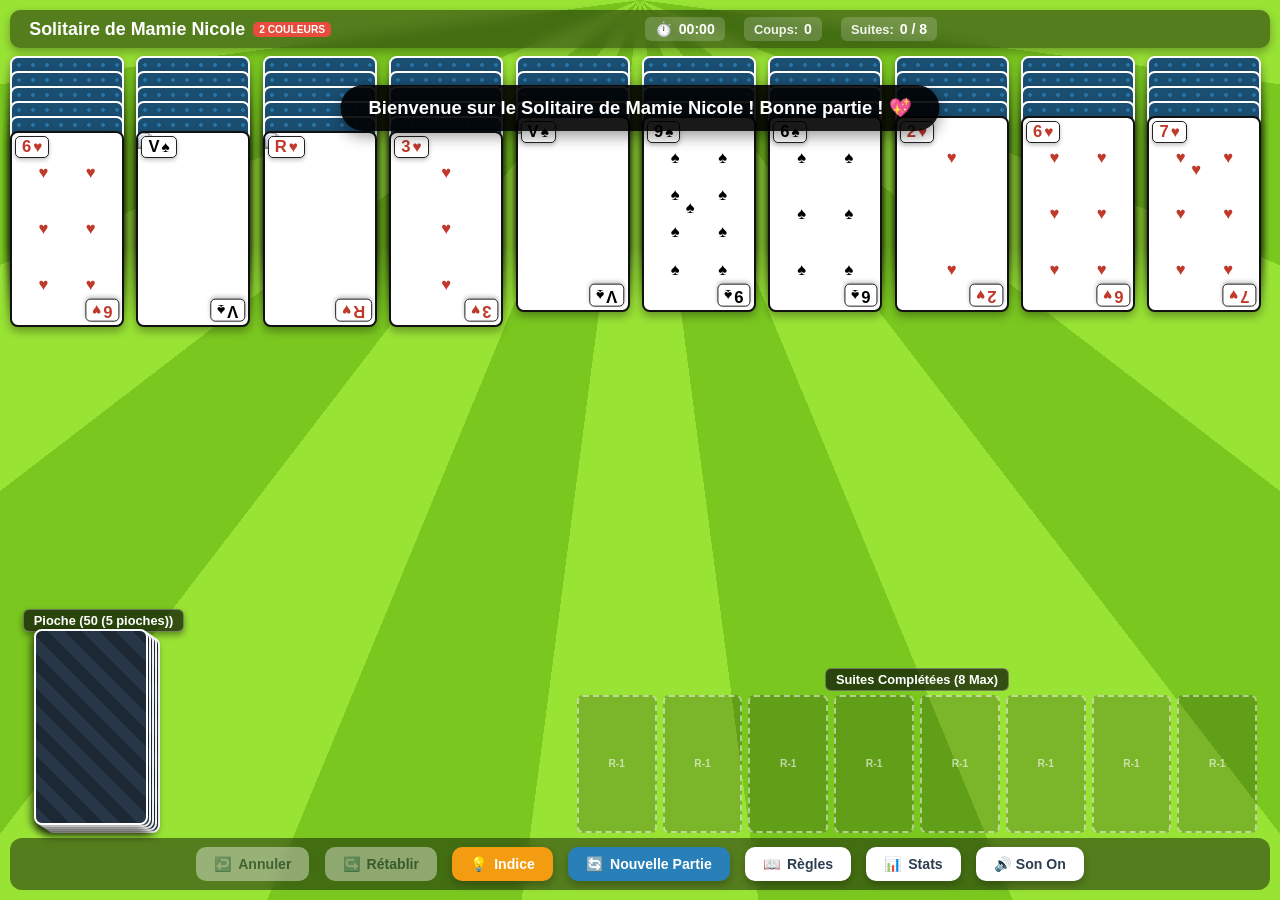
==== commit 32004c43: "Modif du nom : Solitaire de Mamie Nicole" ====
--- a/index.html
+++ b/index.html
@@ -3,15 +3,15 @@
 <head>
     <meta charset="UTF-8">
     <meta name="viewport" content="width=device-width, initial-scale=1.0">
-    <title>Spider Solitaire 2 Couleurs - Microsoft Solitaire Collection Style</title>
+    <title>Solitaire de Mamie Nicole</title>
     <link rel="stylesheet" href="css/styles.css">
 </head>
-<body class="theme-blue">
+<body>
     <div id="app-container">
         <!-- HEADER BAR -->
         <header id="header-bar">
             <div class="brand-title">
-                <span>Spider Solitaire</span>
+                <span>Solitaire de Mamie Nicole</span>
                 <span class="badge">2 Couleurs</span>
             </div>
 
@@ -87,11 +87,13 @@
     <!-- MODAL: VICTOIRE -->
     <div id="modal-win" class="modal">
         <div class="modal-content" style="text-align: center;">
-            <div class="modal-header">
-                <h2 class="modal-title">🎉 Félicitations ! Victoire !</h2>
-                <button class="modal-close">&times;</button>
+            <div class="modal-header" style="justify-content: center;">
+                <h2 class="modal-title" style="color: #27AE60; font-size: 2rem;">C'est Gagné ! Bravo 🎉</h2>
+                <button class="modal-close" style="position: absolute; right: 20px;">&times;</button>
             </div>
-            <p style="font-size: 1.2rem; margin: 15px 0;">Vous avez réussi à assembler les 8 suites complètes !</p>
+            <p style="font-size: 1.3rem; font-weight: 700; margin: 15px 0; color: #2C3E50;">
+                Félicitations Mamie Nicole ! Vous avez brillamment complété les 8 suites !
+            </p>
             <div class="stats-grid">
                 <div class="stat-box">
                     <div id="win-time" class="stat-box-num">00:00</div>
@@ -102,8 +104,8 @@
                     <div class="stat-box-desc">Coups joués</div>
                 </div>
             </div>
-            <button id="btn-win-restart" class="btn btn-primary" style="margin-top: 20px; width: 100%; justify-content: center;" onclick="location.reload()">
-                Rejouer une partie
+            <button id="btn-win-restart" class="btn btn-primary" style="margin-top: 24px; width: 100%; justify-content: center; font-size: 1.25rem; padding: 12px;" onclick="location.reload()">
+                Rejouer une partie 🔄
             </button>
         </div>
     </div>
@@ -112,7 +114,7 @@
     <div id="modal-rules" class="modal">
         <div class="modal-content">
             <div class="modal-header">
-                <h2 class="modal-title">📖 Règles du Spider 2 Couleurs</h2>
+                <h2 class="modal-title">📖 Règles du Solitaire de Mamie Nicole</h2>
                 <button class="modal-close">&times;</button>
             </div>
             <ul class="rules-list">
--- a/css/styles.css
+++ b/css/styles.css
@@ -1,29 +1,29 @@
 /* ==========================================================================
-   Spider Solitaire 2-Suit - Stylesheet (Tarot Grimaud 1898 Style)
+   Spider Solitaire 2-Suit - Stylesheet (Tarot Grimaud 1898 - Adaptatif 125% Zoom & High DPI)
    ========================================================================== */
 
 :root {
     /* Color Palette */
     --bg-main: #85D329;
     --card-bg: #FFFFFF;
-    --card-border: #222222;
+    --card-border: #111111;
     --suit-black: #000000;
     --suit-red: #C0392B;
-    --hover-color: rgba(255, 255, 255, 0.25);
+    --hover-color: rgba(255, 255, 255, 0.3);
     --selection-color: #FFF8DC;
     --selection-glow: rgba(243, 156, 18, 0.9);
     --hint-glow: rgba(241, 196, 15, 0.9);
     --target-glow: rgba(46, 204, 113, 0.9);
     
-    /* Tarot Card Dimensions (Ratio ~1:1.75) */
-    --card-width: 84px;
-    --card-height: 148px;
-    --card-radius: 6px;
+    /* Dynamic Fluid Card Dimensions (Adapts seamlessly to 100%, 125%, 150% DPI zoom) */
+    --card-width: clamp(56px, 9.1vw, 114px);
+    --card-height: calc(var(--card-width) * 1.72);
+    --card-radius: clamp(4px, 0.6vw, 8px);
     --font-family: 'Segoe UI', Roboto, Inter, -apple-system, sans-serif;
-    --font-size-base: 16px;
+    --font-size-base: clamp(14px, 1.2vw, 18px);
     
     /* Header & Control bar */
-    --bar-bg: rgba(0, 0, 0, 0.35);
+    --bar-bg: rgba(0, 0, 0, 0.45);
     --text-light: #FFFFFF;
 }
 
@@ -57,9 +57,9 @@
     flex-direction: column;
     width: 100vw;
     height: 100vh;
-    max-width: 1440px;
+    max-width: 100%;
     margin: 0 auto;
-    padding: 10px;
+    padding: clamp(4px, 0.8vw, 10px);
 }
 
 /* --- HEADER BAR --- */
@@ -68,49 +68,50 @@
     justify-content: space-between;
     align-items: center;
     background: var(--bar-bg);
-    padding: 8px 18px;
+    padding: clamp(6px, 0.8vh, 10px) clamp(12px, 1.5vw, 22px);
     border-radius: 10px;
-    margin-bottom: 10px;
-    backdrop-filter: blur(5px);
-    box-shadow: 0 4px 8px rgba(0, 0, 0, 0.25);
+    margin-bottom: clamp(4px, 0.8vh, 8px);
+    backdrop-filter: blur(6px);
+    box-shadow: 0 4px 10px rgba(0, 0, 0, 0.3);
+    flex-shrink: 0;
 }
 
 .brand-title {
     display: flex;
     align-items: center;
     gap: 8px;
-    font-size: 1.25rem;
-    font-weight: 700;
+    font-size: clamp(1rem, 1.4vw, 1.45rem);
+    font-weight: 800;
     color: #FFFFFF;
 }
 
 .brand-title .badge {
     background: #E74C3C;
-    font-size: 0.75rem;
+    font-size: clamp(0.65rem, 0.8vw, 0.85rem);
     padding: 2px 6px;
-    border-radius: 4px;
+    border-radius: 5px;
     text-transform: uppercase;
 }
 
 .stats-display {
     display: flex;
-    gap: 16px;
-    font-size: 1.05rem;
-    font-weight: 600;
+    gap: clamp(8px, 1.5vw, 20px);
+    font-size: clamp(0.9rem, 1.1vw, 1.2rem);
+    font-weight: 700;
 }
 
 .stat-item {
     display: flex;
     align-items: center;
     gap: 6px;
-    background: rgba(255, 255, 255, 0.15);
-    padding: 5px 12px;
+    background: rgba(255, 255, 255, 0.18);
+    padding: 4px 10px;
     border-radius: 6px;
 }
 
 .stat-label {
-    opacity: 0.85;
-    font-size: 0.9rem;
+    opacity: 0.9;
+    font-size: clamp(0.8rem, 1vw, 1.05rem);
 }
 
 /* --- MAIN PLAYFIELD --- */
@@ -119,40 +120,40 @@
     flex-direction: column;
     flex: 1;
     position: relative;
-}
-
-/* Tableau Columns Area */
+    min-height: 0;
+}
+
+/* Tableau Columns Area with reduced gap between columns for extra large cards */
 #tableau-container {
     display: grid;
     grid-template-columns: repeat(10, 1fr);
-    gap: 8px;
+    gap: clamp(2px, 0.3vw, 4px);
     flex: 1;
     position: relative;
-    padding-bottom: 150px;
+    min-height: 0;
 }
 
 .column {
     position: relative;
     height: 100%;
-    min-height: 280px;
     border-radius: var(--card-radius);
     transition: background-color 0.2s ease, box-shadow 0.2s ease;
 }
 
 .column.drop-target-hover {
     background-color: var(--hover-color);
-    box-shadow: 0 0 14px var(--target-glow);
+    box-shadow: 0 0 16px var(--target-glow);
 }
 
 .column.hint-target-column {
-    box-shadow: 0 0 16px var(--hint-glow);
-    background-color: rgba(241, 196, 15, 0.2);
+    box-shadow: 0 0 18px var(--hint-glow);
+    background-color: rgba(241, 196, 15, 0.25);
     border-radius: 8px;
 }
 
 .column.shake-empty {
     animation: shake 0.4s ease-in-out;
-    background: rgba(231, 76, 60, 0.3);
+    background: rgba(231, 76, 60, 0.35);
     border: 2px dashed #E74C3C;
 }
 
@@ -165,15 +166,15 @@
 .empty-column-slot {
     width: 100%;
     height: var(--card-height);
-    border: 2px dashed rgba(255, 255, 255, 0.4);
+    border: 2px dashed rgba(255, 255, 255, 0.5);
     border-radius: var(--card-radius);
     display: flex;
     justify-content: center;
     align-items: center;
-    color: rgba(255, 255, 255, 0.6);
-    font-weight: 700;
-    font-size: 0.9rem;
-    background: rgba(0, 0, 0, 0.1);
+    color: rgba(255, 255, 255, 0.7);
+    font-weight: 800;
+    font-size: clamp(0.8rem, 1vw, 1.1rem);
+    background: rgba(0, 0, 0, 0.15);
 }
 
 /* --- BOTTOM DECK & FOUNDATION BAR --- */
@@ -181,24 +182,32 @@
     display: flex;
     justify-content: space-between;
     align-items: flex-end;
-    padding: 8px 15px;
+    padding: clamp(4px, 0.6vh, 8px) clamp(8px, 1vw, 15px);
     margin-top: auto;
-}
-
-/* Stock Pile */
+    flex-shrink: 0;
+}
+
+/* Stock Pile Area */
 .stock-area {
     display: flex;
     flex-direction: column;
     align-items: center;
     cursor: pointer;
+    position: relative;
+    z-index: 50;
 }
 
 .stock-title {
-    font-size: 0.85rem;
-    font-weight: 700;
-    margin-bottom: 4px;
+    font-size: clamp(0.8rem, 1vw, 1.1rem);
+    font-weight: 800;
+    margin-bottom: clamp(3px, 0.5vh, 8px);
     color: #FFFFFF;
-    text-shadow: 0 1px 3px rgba(0,0,0,0.5);
+    background: rgba(0, 0, 0, 0.65);
+    padding: 3px 10px;
+    border-radius: 6px;
+    white-space: nowrap;
+    box-shadow: 0 3px 6px rgba(0, 0, 0, 0.4);
+    border: 1px solid rgba(255, 255, 255, 0.3);
 }
 
 #stock-pile {
@@ -214,20 +223,21 @@
     background: #1C2833;
     border: 2px solid #FFFFFF;
     border-radius: var(--card-radius);
-    box-shadow: -2px 2px 6px rgba(0, 0, 0, 0.35);
-    background-image: repeating-linear-gradient(45deg, #283747 0, #283747 10px, #1C2833 10px, #1C2833 20px);
+    box-shadow: -3px 3px 8px rgba(0, 0, 0, 0.4);
+    background-image: repeating-linear-gradient(45deg, #283747 0, #283747 12px, #1C2833 12px, #1C2833 24px);
 }
 
 .empty-stock-slot {
     width: var(--card-width);
     height: var(--card-height);
-    border: 2px dashed rgba(255, 255, 255, 0.4);
+    border: 2px dashed rgba(255, 255, 255, 0.5);
     border-radius: var(--card-radius);
     display: flex;
     align-items: center;
     justify-content: center;
-    color: rgba(255, 255, 255, 0.5);
-    font-weight: 700;
+    color: rgba(255, 255, 255, 0.6);
+    font-weight: 800;
+    font-size: clamp(0.8rem, 1vw, 1.1rem);
 }
 
 /* Foundation Area */
@@ -238,39 +248,45 @@
 }
 
 .foundation-title {
-    font-size: 0.85rem;
-    font-weight: 700;
-    margin-bottom: 4px;
-    text-shadow: 0 1px 3px rgba(0,0,0,0.5);
+    font-size: clamp(0.8rem, 1vw, 1.05rem);
+    font-weight: 800;
+    margin-bottom: clamp(3px, 0.5vh, 8px);
+    color: #FFFFFF;
+    background: rgba(0, 0, 0, 0.65);
+    padding: 3px 10px;
+    border-radius: 6px;
+    white-space: nowrap;
+    border: 1px solid rgba(255, 255, 255, 0.3);
 }
 
 #foundation-container {
     display: flex;
-    gap: 6px;
+    gap: clamp(3px, 0.5vw, 6px);
 }
 
 .foundation-slot {
     width: calc(var(--card-width) * 0.7);
     height: calc(var(--card-height) * 0.7);
-    border: 2px dashed rgba(255, 255, 255, 0.4);
-    border-radius: 4px;
+    border: 2px dashed rgba(255, 255, 255, 0.5);
+    border-radius: 6px;
     display: flex;
     align-items: center;
     justify-content: center;
-    background: rgba(0, 0, 0, 0.15);
+    background: rgba(0, 0, 0, 0.2);
 }
 
 .foundation-slot.completed {
     border: 2px solid #F1C40F;
     background: #FFFFFF;
-    font-weight: 800;
-    font-size: 1.1rem;
-    box-shadow: 0 2px 8px rgba(0,0,0,0.3);
+    font-weight: 900;
+    font-size: clamp(0.9rem, 1.2vw, 1.3rem);
+    box-shadow: 0 3px 10px rgba(0,0,0,0.35);
 }
 
 .slot-placeholder {
-    font-size: 0.75rem;
-    color: rgba(255, 255, 255, 0.5);
+    font-size: clamp(0.65rem, 0.8vw, 0.85rem);
+    font-weight: 700;
+    color: rgba(255, 255, 255, 0.6);
 }
 
 /* --- TAROT CARDS DESIGN --- */
@@ -279,9 +295,9 @@
     width: var(--card-width);
     height: var(--card-height);
     background-color: var(--card-bg);
-    border: 1.5px solid var(--card-border);
+    border: 2px solid var(--card-border);
     border-radius: var(--card-radius);
-    box-shadow: 0 3px 8px rgba(0, 0, 0, 0.3);
+    box-shadow: 0 4px 10px rgba(0, 0, 0, 0.35);
     cursor: pointer;
     transition: transform 0.15s ease, box-shadow 0.15s ease;
     display: flex;
@@ -293,10 +309,10 @@
 
 .card.face-down {
     background: #1B4F72;
-    border: 2px solid #FFFFFF;
-    background-image: radial-gradient(#2874A6 15%, transparent 16%), radial-gradient(#1B4F72 15%, transparent 16%);
-    background-size: 12px 12px;
-    background-position: 0 0, 6px 6px;
+    border: 2.5px solid #FFFFFF;
+    background-image: radial-gradient(#2874A6 16%, transparent 17%), radial-gradient(#1B4F72 16%, transparent 17%);
+    background-size: 14px 14px;
+    background-position: 0 0, 7px 7px;
 }
 
 /* Hide card in initial position during Drag & Drop */
@@ -307,8 +323,8 @@
 
 /* Selected Card Highlight */
 .card.selected {
-    box-shadow: 0 0 0 3px #F39C12, 0 0 16px rgba(243, 156, 18, 0.9), 0 6px 14px rgba(0,0,0,0.4);
-    transform: translateY(-4px);
+    box-shadow: 0 0 0 4px #F39C12, 0 0 20px rgba(243, 156, 18, 0.9), 0 8px 18px rgba(0,0,0,0.45);
+    transform: translateY(-5px);
     z-index: 100 !important;
 }
 
@@ -317,24 +333,23 @@
 }
 
 @keyframes hintPulse {
-    0% { box-shadow: 0 0 5px var(--hint-glow); }
-    100% { box-shadow: 0 0 22px var(--hint-glow), 0 0 32px #F39C12; transform: translateY(-4px); }
-}
-
-/* Tarot Corner Badges (Index boxes) */
+    0% { box-shadow: 0 0 6px var(--hint-glow); }
+    100% { box-shadow: 0 0 25px var(--hint-glow), 0 0 35px #F39C12; transform: translateY(-5px); }
+}
+
+/* Fluid Extra Large Tarot Corner Badges */
 .card-badge {
     position: absolute;
     display: inline-flex;
     align-items: center;
     gap: 2px;
     background: #FFFFFF;
-    border: 1px solid #D5D8DC;
-    border-radius: 4px;
-    padding: 1px 4px;
-    font-weight: 800;
-    font-size: 0.95rem;
+    border: 1.5px solid #222222;
+    border-radius: 5px;
+    padding: 2px clamp(3px, 0.5vw, 6px);
+    font-weight: 900;
     line-height: 1;
-    box-shadow: 0 1px 3px rgba(0, 0, 0, 0.2);
+    box-shadow: 0 2px 4px rgba(0, 0, 0, 0.25);
     z-index: 10;
 }
 
@@ -350,11 +365,13 @@
 }
 
 .badge-rank {
-    font-size: 1rem;
+    font-size: clamp(0.95rem, 1.3vw, 1.35rem);
+    font-weight: 900;
 }
 
 .badge-suit {
-    font-size: 0.95rem;
+    font-size: clamp(0.9rem, 1.2vw, 1.3rem);
+    font-weight: 900;
 }
 
 /* Full Face Image Container for Figures (Grimaud 1898) */
@@ -384,13 +401,13 @@
     align-content: space-around;
     width: 100%;
     height: 100%;
-    padding: 22px 6px;
-    font-size: 1.1rem;
-    font-weight: bold;
+    padding: clamp(18px, 2.5vw, 30px) clamp(4px, 0.6vw, 8px);
+    font-size: clamp(1rem, 1.3vw, 1.45rem);
+    font-weight: 900;
 }
 
 .pip.center-ace {
-    font-size: 2.8rem;
+    font-size: clamp(2.4rem, 3.5vw, 3.8rem);
     margin: auto;
 }
 
@@ -416,7 +433,7 @@
     position: fixed;
     pointer-events: none;
     z-index: 9999;
-    filter: drop-shadow(0 12px 18px rgba(0,0,0,0.5));
+    filter: drop-shadow(0 14px 22px rgba(0,0,0,0.55));
 }
 
 .drag-ghost .card {
@@ -428,32 +445,33 @@
 #action-bar {
     display: flex;
     justify-content: center;
-    gap: 12px;
-    padding: 10px;
+    gap: clamp(8px, 1.2vw, 16px);
+    padding: clamp(6px, 1vh, 12px);
     background: var(--bar-bg);
-    border-radius: 10px;
-    backdrop-filter: blur(5px);
+    border-radius: 12px;
+    backdrop-filter: blur(6px);
+    flex-shrink: 0;
 }
 
 .btn {
     display: inline-flex;
     align-items: center;
     gap: 6px;
-    padding: 8px 16px;
+    padding: clamp(6px, 1vh, 12px) clamp(10px, 1.4vw, 22px);
     border: none;
-    border-radius: 8px;
-    font-size: 0.95rem;
-    font-weight: 700;
+    border-radius: 10px;
+    font-size: clamp(0.85rem, 1.1vw, 1.15rem);
+    font-weight: 800;
     cursor: pointer;
     background: #FFFFFF;
     color: #2C3E50;
-    box-shadow: 0 3px 6px rgba(0, 0, 0, 0.2);
+    box-shadow: 0 4px 8px rgba(0, 0, 0, 0.25);
     transition: all 0.15s ease;
 }
 
 .btn:hover:not(:disabled) {
     transform: translateY(-2px);
-    box-shadow: 0 5px 12px rgba(0, 0, 0, 0.3);
+    box-shadow: 0 6px 14px rgba(0, 0, 0, 0.35);
     background: #F2F4F4;
 }
 
@@ -488,20 +506,20 @@
 /* --- TOAST MESSAGES --- */
 #toast-message {
     position: fixed;
-    top: 75px;
+    top: 85px;
     left: 50%;
     transform: translateX(-50%) translateY(-20px);
-    background: rgba(0, 0, 0, 0.85);
+    background: rgba(0, 0, 0, 0.9);
     color: #FFFFFF;
-    padding: 10px 24px;
-    border-radius: 20px;
-    font-weight: 600;
-    font-size: 1.05rem;
+    padding: 12px 28px;
+    border-radius: 25px;
+    font-weight: 700;
+    font-size: 1.2rem;
     opacity: 0;
     pointer-events: none;
     transition: all 0.3s ease;
     z-index: 1000;
-    box-shadow: 0 4px 12px rgba(0,0,0,0.3);
+    box-shadow: 0 5px 15px rgba(0,0,0,0.4);
 }
 
 #toast-message.visible {
@@ -516,7 +534,7 @@
     left: 0;
     width: 100vw;
     height: 100vh;
-    background: rgba(0, 0, 0, 0.7);
+    background: rgba(0, 0, 0, 0.75);
     display: flex;
     justify-content: center;
     align-items: center;
@@ -535,13 +553,14 @@
     background: #FFFFFF;
     color: #2C3E50;
     width: 90%;
-    max-width: 520px;
-    padding: 24px;
-    border-radius: 12px;
-    box-shadow: 0 10px 25px rgba(0,0,0,0.5);
+    max-width: 560px;
+    padding: 28px;
+    border-radius: 14px;
+    box-shadow: 0 12px 30px rgba(0,0,0,0.55);
     position: relative;
     max-height: 85vh;
     overflow-y: auto;
+    font-size: 1.1rem;
 }
 
 .modal-header {
@@ -549,20 +568,20 @@
     justify-content: space-between;
     align-items: center;
     border-bottom: 2px solid #ECF0F1;
-    padding-bottom: 12px;
-    margin-bottom: 16px;
+    padding-bottom: 14px;
+    margin-bottom: 18px;
 }
 
 .modal-title {
-    font-size: 1.4rem;
-    font-weight: 700;
+    font-size: 1.55rem;
+    font-weight: 800;
 }
 
 .modal-close {
     background: none;
     border: none;
-    font-size: 1.5rem;
-    font-weight: 700;
+    font-size: 1.8rem;
+    font-weight: 800;
     cursor: pointer;
     color: #7F8C8D;
 }
@@ -572,67 +591,44 @@
 }
 
 .rules-list {
-    margin-left: 20px;
+    margin-left: 22px;
     line-height: 1.6;
 }
 
 .rules-list li {
-    margin-bottom: 10px;
+    margin-bottom: 12px;
 }
 
 .stats-grid {
     display: grid;
     grid-template-columns: 1fr 1fr;
-    gap: 16px;
-    margin-top: 16px;
+    gap: 18px;
+    margin-top: 18px;
 }
 
 .stat-box {
     background: #F8F9F9;
-    padding: 14px;
-    border-radius: 8px;
+    padding: 16px;
+    border-radius: 10px;
     text-align: center;
     border: 1px solid #E5E8E8;
 }
 
 .stat-box-num {
-    font-size: 1.6rem;
-    font-weight: 800;
+    font-size: 1.85rem;
+    font-weight: 900;
     color: #2980B9;
 }
 
 .stat-box-desc {
-    font-size: 0.9rem;
+    font-size: 1rem;
+    font-weight: 700;
     color: #7F8C8D;
 }
 
-/* RESPONSIVE DESIGN (Tablets & Mobile) */
-@media (max-width: 900px) {
-    :root {
-        --card-width: 62px;
-        --card-height: 108px;
+/* HIGH-DPI / 125% ZOOM SPECIFIC MEDIA QUERIES */
+@media (max-height: 850px) {
+    #tableau-container {
+        padding-bottom: 120px;
     }
-
-    #header-bar {
-        padding: 6px 10px;
-    }
-
-    .brand-title {
-        font-size: 1rem;
-    }
-
-    .stats-display {
-        gap: 8px;
-        font-size: 0.9rem;
-    }
-
-    .btn {
-        padding: 6px 10px;
-        font-size: 0.85rem;
-    }
-
-    .card-badge {
-        padding: 1px 3px;
-        font-size: 0.8rem;
-    }
-}
+}
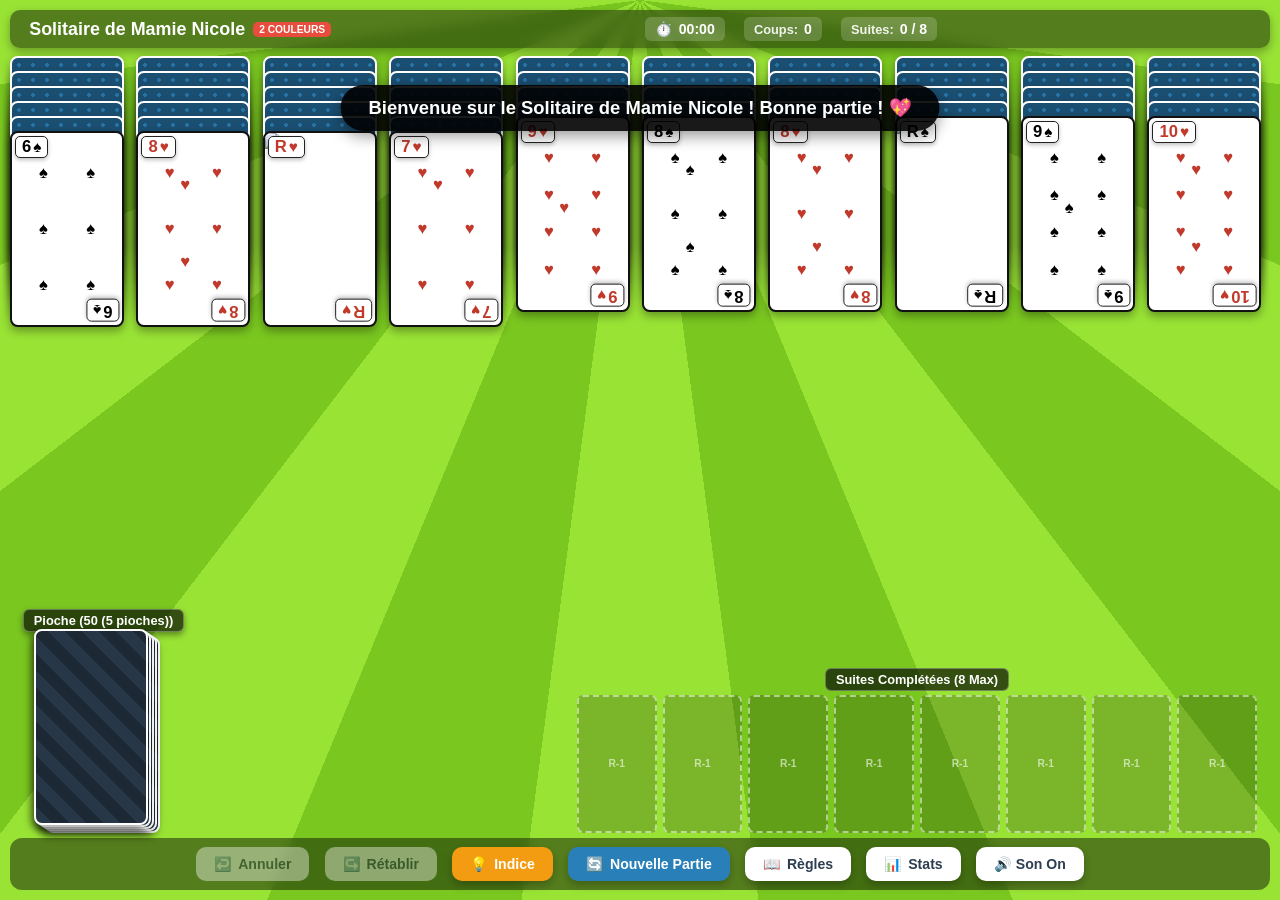
==== commit d55ed7d4: "Forcer les bonnes illustrations pour les cartes avec figures" ====
--- a/index.html
+++ b/index.html
@@ -92,7 +92,7 @@
                 <button class="modal-close" style="position: absolute; right: 20px;">&times;</button>
             </div>
             <p style="font-size: 1.3rem; font-weight: 700; margin: 15px 0; color: #2C3E50;">
-                Félicitations Mamie Nicole ! Vous avez brillamment complété les 8 suites !
+                Félicitations ! Vous avez brillamment complété les 8 suites !
             </p>
             <div class="stats-grid">
                 <div class="stat-box">
@@ -120,7 +120,7 @@
             <ul class="rules-list">
                 <li><strong>Cartes :</strong> 104 cartes au total (Piques ♠ et Cœurs ♥).</li>
                 <li><strong>Empilement :</strong> Vous pouvez poser n'importe quelle carte sur une carte de rang immédiatement supérieur (ex: un 8 sur un 9), quelle que soit sa couleur.</li>
-                <li><strong>Séquences :</strong> Vous ne pouvez déplacer en bloc qu'une séquence de cartes strictement descendante et de la <em>même couleur</em> (ex: R♠–D♠–V♠–10♠).</li>
+                <li><strong>Séquences :</strong> Vous ne pouvez déplacer en bloc qu'une séquence de cartes strictly descendante et de la <em>même couleur</em> (ex: R♠–D♠–V♠–10♠).</li>
                 <li><strong>Colonnes vides :</strong> Une colonne vide peut recevoir n'importe quelle carte ou séquence valide.</li>
                 <li><strong>Pioche :</strong> Cliquez sur la pioche pour distribuer 1 carte sur chaque colonne (10 cartes). <em>Important :</em> Toutes les colonnes doivent contenir au moins 1 carte pour pouvoir piocher !</li>
                 <li><strong>Objectif :</strong> Former 8 suites complètes de la même couleur (du Roi à l'As). Lorsqu'une suite est formée, elle est retirée du plateau.</li>
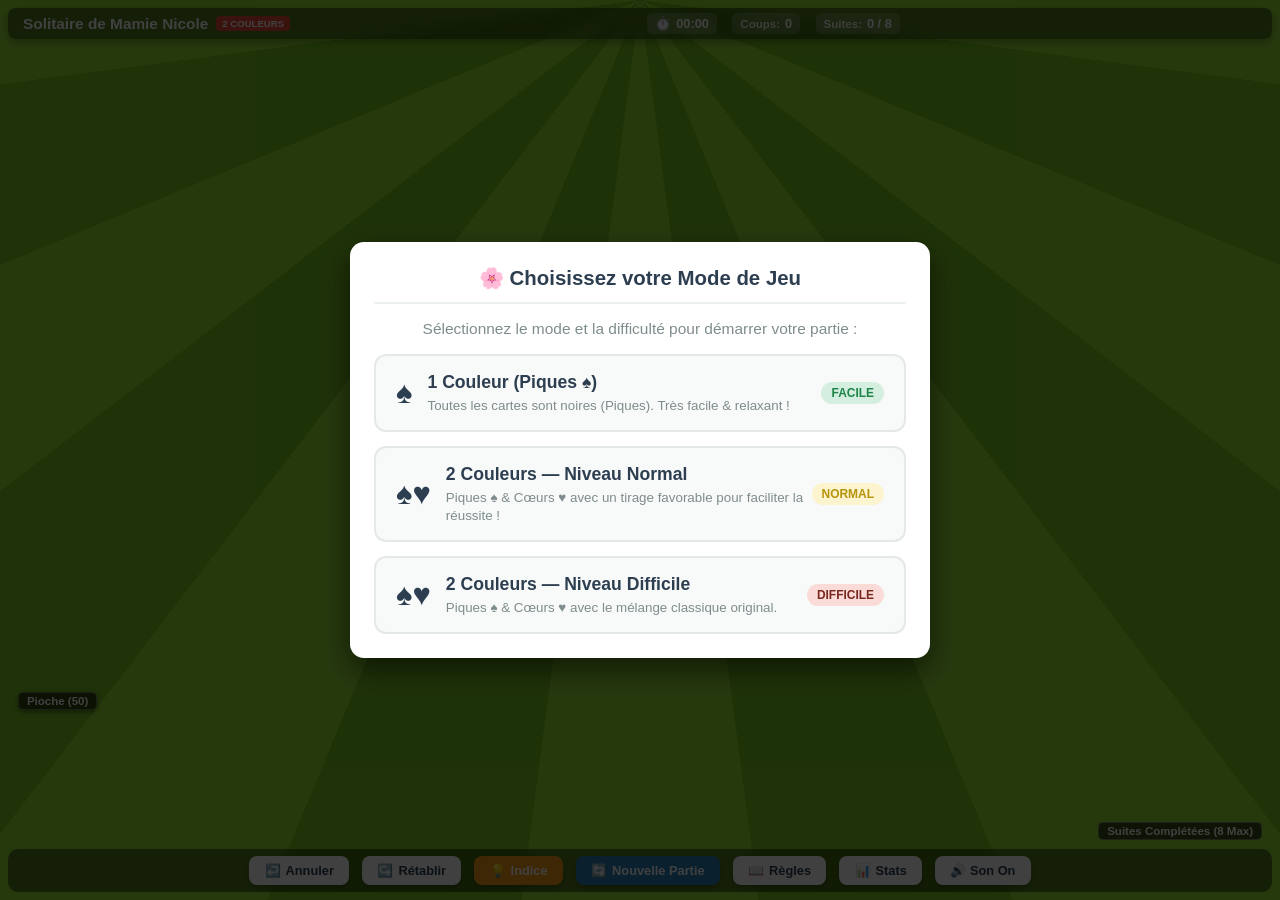
==== commit 2ff1c5b2: "3 modes de jeu ♠️ 1 Couleur (Piques ♠) — Niveau Facile & Relaxant 104 cartes uniquement en Piques. T" ====
--- a/index.html
+++ b/index.html
@@ -12,7 +12,7 @@
         <header id="header-bar">
             <div class="brand-title">
                 <span>Solitaire de Mamie Nicole</span>
-                <span class="badge">2 Couleurs</span>
+                <span id="mode-badge" class="badge">2 Couleurs</span>
             </div>
 
             <div class="stats-display">
@@ -84,6 +84,50 @@
     <!-- TOAST NOTIFICATION -->
     <div id="toast-message"></div>
 
+    <!-- MODAL: CHOIX DU MODE & DIFFICULTÉ -->
+    <div id="modal-mode-select" class="modal">
+        <div class="modal-content" style="text-align: center;">
+            <div class="modal-header" style="justify-content: center;">
+                <h2 class="modal-title" style="color: #2C3E50;">🌸 Choisissez votre Mode de Jeu</h2>
+            </div>
+            <p style="font-size: 1.1rem; color: #7F8C8D; margin-bottom: 10px;">
+                Sélectionnez le mode et la difficulté pour démarrer votre partie :
+            </p>
+
+            <div class="mode-options-grid">
+                <!-- Option 1: 1 Couleur -->
+                <div class="mode-card" data-mode="1suit" data-difficulty="normal">
+                    <div class="mode-card-icon">♠️</div>
+                    <div class="mode-card-info" style="text-align: left;">
+                        <div class="mode-card-title">1 Couleur (Piques ♠)</div>
+                        <div class="mode-card-desc">Toutes les cartes sont noires (Piques). Très facile & relaxant !</div>
+                    </div>
+                    <div class="mode-card-badge badge-easy">Facile</div>
+                </div>
+
+                <!-- Option 2: 2 Couleurs Normal (Tirage Favorable) -->
+                <div class="mode-card" data-mode="2suits" data-difficulty="normal">
+                    <div class="mode-card-icon">♠️♥️</div>
+                    <div class="mode-card-info" style="text-align: left;">
+                        <div class="mode-card-title">2 Couleurs — Niveau Normal</div>
+                        <div class="mode-card-desc">Piques ♠ & Cœurs ♥ avec un tirage favorable pour faciliter la réussite !</div>
+                    </div>
+                    <div class="mode-card-badge badge-normal">Normal</div>
+                </div>
+
+                <!-- Option 3: 2 Couleurs Difficile -->
+                <div class="mode-card" data-mode="2suits" data-difficulty="hard">
+                    <div class="mode-card-icon">♠️♥️</div>
+                    <div class="mode-card-info" style="text-align: left;">
+                        <div class="mode-card-title">2 Couleurs — Niveau Difficile</div>
+                        <div class="mode-card-desc">Piques ♠ & Cœurs ♥ avec le mélange classique original.</div>
+                    </div>
+                    <div class="mode-card-badge badge-hard">Difficile</div>
+                </div>
+            </div>
+        </div>
+    </div>
+
     <!-- MODAL: VICTOIRE -->
     <div id="modal-win" class="modal">
         <div class="modal-content" style="text-align: center;">
@@ -104,7 +148,7 @@
                     <div class="stat-box-desc">Coups joués</div>
                 </div>
             </div>
-            <button id="btn-win-restart" class="btn btn-primary" style="margin-top: 24px; width: 100%; justify-content: center; font-size: 1.25rem; padding: 12px;" onclick="location.reload()">
+            <button id="btn-win-restart" class="btn btn-primary" style="margin-top: 24px; width: 100%; justify-content: center; font-size: 1.25rem; padding: 12px;">
                 Rejouer une partie 🔄
             </button>
         </div>
@@ -118,9 +162,9 @@
                 <button class="modal-close">&times;</button>
             </div>
             <ul class="rules-list">
-                <li><strong>Cartes :</strong> 104 cartes au total (Piques ♠ et Cœurs ♥).</li>
+                <li><strong>Cartes :</strong> 104 cartes au total (Mode 1 Couleur : ♠ Piques ; Mode 2 Couleurs : ♠ Piques et ♥ Cœurs).</li>
                 <li><strong>Empilement :</strong> Vous pouvez poser n'importe quelle carte sur une carte de rang immédiatement supérieur (ex: un 8 sur un 9), quelle que soit sa couleur.</li>
-                <li><strong>Séquences :</strong> Vous ne pouvez déplacer en bloc qu'une séquence de cartes strictly descendante et de la <em>même couleur</em> (ex: R♠–D♠–V♠–10♠).</li>
+                <li><strong>Séquences :</strong> Vous ne pouvez déplacer en bloc qu'une séquence de cartes strictement descendante et de la <em>même couleur</em> (ex: R♠–D♠–V♠–10♠).</li>
                 <li><strong>Colonnes vides :</strong> Une colonne vide peut recevoir n'importe quelle carte ou séquence valide.</li>
                 <li><strong>Pioche :</strong> Cliquez sur la pioche pour distribuer 1 carte sur chaque colonne (10 cartes). <em>Important :</em> Toutes les colonnes doivent contenir au moins 1 carte pour pouvoir piocher !</li>
                 <li><strong>Objectif :</strong> Former 8 suites complètes de la même couleur (du Roi à l'As). Lorsqu'une suite est formée, elle est retirée du plateau.</li>
--- a/css/styles.css
+++ b/css/styles.css
@@ -1,5 +1,5 @@
 /* ==========================================================================
-   Spider Solitaire 2-Suit - Stylesheet (Tarot Grimaud 1898 - Adaptatif 125% Zoom & High DPI)
+   Spider Solitaire - Solitaire de Mamie Nicole (Charte -40% Card Dimensions)
    ========================================================================== */
 
 :root {
@@ -15,12 +15,12 @@
     --hint-glow: rgba(241, 196, 15, 0.9);
     --target-glow: rgba(46, 204, 113, 0.9);
     
-    /* Dynamic Fluid Card Dimensions (Adapts seamlessly to 100%, 125%, 150% DPI zoom) */
-    --card-width: clamp(56px, 9.1vw, 114px);
+    /* Reduced Card Dimensions (-40% compact size) */
+    --card-width: clamp(44px, 6.2vw, 76px);
     --card-height: calc(var(--card-width) * 1.72);
-    --card-radius: clamp(4px, 0.6vw, 8px);
+    --card-radius: clamp(3px, 0.5vw, 6px);
     --font-family: 'Segoe UI', Roboto, Inter, -apple-system, sans-serif;
-    --font-size-base: clamp(14px, 1.2vw, 18px);
+    --font-size-base: clamp(13px, 1.1vw, 16px);
     
     /* Header & Control bar */
     --bar-bg: rgba(0, 0, 0, 0.45);
@@ -34,6 +34,7 @@
     padding: 0;
     user-select: none;
     -webkit-user-select: none;
+    -webkit-user-drag: none;
 }
 
 html, body {
@@ -59,7 +60,7 @@
     height: 100vh;
     max-width: 100%;
     margin: 0 auto;
-    padding: clamp(4px, 0.8vw, 10px);
+    padding: clamp(3px, 0.6vw, 8px);
 }
 
 /* --- HEADER BAR --- */
@@ -68,11 +69,11 @@
     justify-content: space-between;
     align-items: center;
     background: var(--bar-bg);
-    padding: clamp(6px, 0.8vh, 10px) clamp(12px, 1.5vw, 22px);
-    border-radius: 10px;
-    margin-bottom: clamp(4px, 0.8vh, 8px);
+    padding: clamp(4px, 0.6vh, 8px) clamp(10px, 1.2vw, 18px);
+    border-radius: 8px;
+    margin-bottom: clamp(3px, 0.5vh, 6px);
     backdrop-filter: blur(6px);
-    box-shadow: 0 4px 10px rgba(0, 0, 0, 0.3);
+    box-shadow: 0 3px 8px rgba(0, 0, 0, 0.3);
     flex-shrink: 0;
 }
 
@@ -80,38 +81,38 @@
     display: flex;
     align-items: center;
     gap: 8px;
-    font-size: clamp(1rem, 1.4vw, 1.45rem);
+    font-size: clamp(0.95rem, 1.2vw, 1.35rem);
     font-weight: 800;
     color: #FFFFFF;
 }
 
 .brand-title .badge {
     background: #E74C3C;
-    font-size: clamp(0.65rem, 0.8vw, 0.85rem);
+    font-size: clamp(0.65rem, 0.75vw, 0.8rem);
     padding: 2px 6px;
-    border-radius: 5px;
+    border-radius: 4px;
     text-transform: uppercase;
 }
 
 .stats-display {
     display: flex;
-    gap: clamp(8px, 1.5vw, 20px);
-    font-size: clamp(0.9rem, 1.1vw, 1.2rem);
+    gap: clamp(6px, 1.2vw, 16px);
+    font-size: clamp(0.85rem, 1vw, 1.1rem);
     font-weight: 700;
 }
 
 .stat-item {
     display: flex;
     align-items: center;
-    gap: 6px;
+    gap: 5px;
     background: rgba(255, 255, 255, 0.18);
-    padding: 4px 10px;
+    padding: 3px 8px;
     border-radius: 6px;
 }
 
 .stat-label {
     opacity: 0.9;
-    font-size: clamp(0.8rem, 1vw, 1.05rem);
+    font-size: clamp(0.75rem, 0.9vw, 0.95rem);
 }
 
 /* --- MAIN PLAYFIELD --- */
@@ -123,7 +124,7 @@
     min-height: 0;
 }
 
-/* Tableau Columns Area with reduced gap between columns for extra large cards */
+/* Tableau Columns Area */
 #tableau-container {
     display: grid;
     grid-template-columns: repeat(10, 1fr);
@@ -131,6 +132,7 @@
     flex: 1;
     position: relative;
     min-height: 0;
+    touch-action: none;
 }
 
 .column {
@@ -138,17 +140,21 @@
     height: 100%;
     border-radius: var(--card-radius);
     transition: background-color 0.2s ease, box-shadow 0.2s ease;
+    touch-action: none;
+    display: flex;
+    flex-direction: column;
+    align-items: center;
 }
 
 .column.drop-target-hover {
     background-color: var(--hover-color);
-    box-shadow: 0 0 16px var(--target-glow);
+    box-shadow: 0 0 14px var(--target-glow);
 }
 
 .column.hint-target-column {
-    box-shadow: 0 0 18px var(--hint-glow);
+    box-shadow: 0 0 16px var(--hint-glow);
     background-color: rgba(241, 196, 15, 0.25);
-    border-radius: 8px;
+    border-radius: 6px;
 }
 
 .column.shake-empty {
@@ -164,7 +170,7 @@
 }
 
 .empty-column-slot {
-    width: 100%;
+    width: var(--card-width);
     height: var(--card-height);
     border: 2px dashed rgba(255, 255, 255, 0.5);
     border-radius: var(--card-radius);
@@ -173,8 +179,9 @@
     align-items: center;
     color: rgba(255, 255, 255, 0.7);
     font-weight: 800;
-    font-size: clamp(0.8rem, 1vw, 1.1rem);
+    font-size: clamp(0.75rem, 0.9vw, 1rem);
     background: rgba(0, 0, 0, 0.15);
+    margin: 0 auto;
 }
 
 /* --- BOTTOM DECK & FOUNDATION BAR --- */
@@ -182,7 +189,7 @@
     display: flex;
     justify-content: space-between;
     align-items: flex-end;
-    padding: clamp(4px, 0.6vh, 8px) clamp(8px, 1vw, 15px);
+    padding: clamp(3px, 0.5vh, 6px) clamp(6px, 0.8vw, 12px);
     margin-top: auto;
     flex-shrink: 0;
 }
@@ -198,15 +205,15 @@
 }
 
 .stock-title {
-    font-size: clamp(0.8rem, 1vw, 1.1rem);
-    font-weight: 800;
-    margin-bottom: clamp(3px, 0.5vh, 8px);
+    font-size: clamp(0.75rem, 0.9vw, 1rem);
+    font-weight: 800;
+    margin-bottom: clamp(2px, 0.4vh, 6px);
     color: #FFFFFF;
     background: rgba(0, 0, 0, 0.65);
-    padding: 3px 10px;
-    border-radius: 6px;
+    padding: 2px 8px;
+    border-radius: 5px;
     white-space: nowrap;
-    box-shadow: 0 3px 6px rgba(0, 0, 0, 0.4);
+    box-shadow: 0 2px 5px rgba(0, 0, 0, 0.4);
     border: 1px solid rgba(255, 255, 255, 0.3);
 }
 
@@ -223,8 +230,8 @@
     background: #1C2833;
     border: 2px solid #FFFFFF;
     border-radius: var(--card-radius);
-    box-shadow: -3px 3px 8px rgba(0, 0, 0, 0.4);
-    background-image: repeating-linear-gradient(45deg, #283747 0, #283747 12px, #1C2833 12px, #1C2833 24px);
+    box-shadow: -2px 2px 6px rgba(0, 0, 0, 0.4);
+    background-image: repeating-linear-gradient(45deg, #283747 0, #283747 10px, #1C2833 10px, #1C2833 20px);
 }
 
 .empty-stock-slot {
@@ -237,7 +244,7 @@
     justify-content: center;
     color: rgba(255, 255, 255, 0.6);
     font-weight: 800;
-    font-size: clamp(0.8rem, 1vw, 1.1rem);
+    font-size: clamp(0.75rem, 0.9vw, 1rem);
 }
 
 /* Foundation Area */
@@ -248,27 +255,27 @@
 }
 
 .foundation-title {
-    font-size: clamp(0.8rem, 1vw, 1.05rem);
-    font-weight: 800;
-    margin-bottom: clamp(3px, 0.5vh, 8px);
+    font-size: clamp(0.75rem, 0.9vw, 1rem);
+    font-weight: 800;
+    margin-bottom: clamp(2px, 0.4vh, 6px);
     color: #FFFFFF;
     background: rgba(0, 0, 0, 0.65);
-    padding: 3px 10px;
-    border-radius: 6px;
+    padding: 2px 8px;
+    border-radius: 5px;
     white-space: nowrap;
     border: 1px solid rgba(255, 255, 255, 0.3);
 }
 
 #foundation-container {
     display: flex;
-    gap: clamp(3px, 0.5vw, 6px);
+    gap: clamp(2px, 0.4vw, 5px);
 }
 
 .foundation-slot {
     width: calc(var(--card-width) * 0.7);
     height: calc(var(--card-height) * 0.7);
     border: 2px dashed rgba(255, 255, 255, 0.5);
-    border-radius: 6px;
+    border-radius: 5px;
     display: flex;
     align-items: center;
     justify-content: center;
@@ -279,12 +286,12 @@
     border: 2px solid #F1C40F;
     background: #FFFFFF;
     font-weight: 900;
-    font-size: clamp(0.9rem, 1.2vw, 1.3rem);
-    box-shadow: 0 3px 10px rgba(0,0,0,0.35);
+    font-size: clamp(0.8rem, 1vw, 1.15rem);
+    box-shadow: 0 2px 8px rgba(0,0,0,0.35);
 }
 
 .slot-placeholder {
-    font-size: clamp(0.65rem, 0.8vw, 0.85rem);
+    font-size: clamp(0.6rem, 0.75vw, 0.8rem);
     font-weight: 700;
     color: rgba(255, 255, 255, 0.6);
 }
@@ -293,11 +300,12 @@
 .card {
     position: absolute;
     width: var(--card-width);
+    left: calc((100% - var(--card-width)) / 2);
     height: var(--card-height);
     background-color: var(--card-bg);
-    border: 2px solid var(--card-border);
+    border: 1.5px solid var(--card-border);
     border-radius: var(--card-radius);
-    box-shadow: 0 4px 10px rgba(0, 0, 0, 0.35);
+    box-shadow: 0 3px 6px rgba(0, 0, 0, 0.3);
     cursor: pointer;
     transition: transform 0.15s ease, box-shadow 0.15s ease;
     display: flex;
@@ -305,14 +313,15 @@
     justify-content: space-between;
     padding: 0;
     overflow: hidden;
+    touch-action: none;
 }
 
 .card.face-down {
     background: #1B4F72;
-    border: 2.5px solid #FFFFFF;
+    border: 2px solid #FFFFFF;
     background-image: radial-gradient(#2874A6 16%, transparent 17%), radial-gradient(#1B4F72 16%, transparent 17%);
-    background-size: 14px 14px;
-    background-position: 0 0, 7px 7px;
+    background-size: 10px 10px;
+    background-position: 0 0, 5px 5px;
 }
 
 /* Hide card in initial position during Drag & Drop */
@@ -323,8 +332,8 @@
 
 /* Selected Card Highlight */
 .card.selected {
-    box-shadow: 0 0 0 4px #F39C12, 0 0 20px rgba(243, 156, 18, 0.9), 0 8px 18px rgba(0,0,0,0.45);
-    transform: translateY(-5px);
+    box-shadow: 0 0 0 3px #F39C12, 0 0 16px rgba(243, 156, 18, 0.9), 0 6px 14px rgba(0,0,0,0.45);
+    transform: translateY(-4px);
     z-index: 100 !important;
 }
 
@@ -333,8 +342,8 @@
 }
 
 @keyframes hintPulse {
-    0% { box-shadow: 0 0 6px var(--hint-glow); }
-    100% { box-shadow: 0 0 25px var(--hint-glow), 0 0 35px #F39C12; transform: translateY(-5px); }
+    0% { box-shadow: 0 0 5px var(--hint-glow); }
+    100% { box-shadow: 0 0 20px var(--hint-glow), 0 0 28px #F39C12; transform: translateY(-4px); }
 }
 
 /* Fluid Extra Large Tarot Corner Badges */
@@ -342,35 +351,35 @@
     position: absolute;
     display: inline-flex;
     align-items: center;
-    gap: 2px;
+    gap: 1.5px;
     background: #FFFFFF;
-    border: 1.5px solid #222222;
-    border-radius: 5px;
-    padding: 2px clamp(3px, 0.5vw, 6px);
+    border: 1px solid #222222;
+    border-radius: 4px;
+    padding: 1px clamp(2px, 0.4vw, 5px);
     font-weight: 900;
     line-height: 1;
-    box-shadow: 0 2px 4px rgba(0, 0, 0, 0.25);
+    box-shadow: 0 1.5px 3px rgba(0, 0, 0, 0.25);
     z-index: 10;
 }
 
 .card-badge.top-left {
-    top: 3px;
-    left: 3px;
+    top: 2px;
+    left: 2px;
 }
 
 .card-badge.bottom-right {
-    bottom: 3px;
-    right: 3px;
+    bottom: 2px;
+    right: 2px;
     transform: rotate(180deg);
 }
 
 .badge-rank {
-    font-size: clamp(0.95rem, 1.3vw, 1.35rem);
+    font-size: clamp(0.75rem, 0.95vw, 1.05rem);
     font-weight: 900;
 }
 
 .badge-suit {
-    font-size: clamp(0.9rem, 1.2vw, 1.3rem);
+    font-size: clamp(0.7rem, 0.9vw, 1rem);
     font-weight: 900;
 }
 
@@ -391,6 +400,7 @@
     height: 100%;
     object-fit: fill;
     display: block;
+    pointer-events: none;
 }
 
 /* Card Body & Pips Layout Container (1..10) */
@@ -401,13 +411,14 @@
     align-content: space-around;
     width: 100%;
     height: 100%;
-    padding: clamp(18px, 2.5vw, 30px) clamp(4px, 0.6vw, 8px);
-    font-size: clamp(1rem, 1.3vw, 1.45rem);
+    padding: clamp(12px, 1.8vw, 20px) clamp(3px, 0.4vw, 6px);
+    font-size: clamp(0.8rem, 1vw, 1.15rem);
     font-weight: 900;
+    pointer-events: none;
 }
 
 .pip.center-ace {
-    font-size: clamp(2.4rem, 3.5vw, 3.8rem);
+    font-size: clamp(1.8rem, 2.5vw, 2.8rem);
     margin: auto;
 }
 
@@ -433,22 +444,23 @@
     position: fixed;
     pointer-events: none;
     z-index: 9999;
-    filter: drop-shadow(0 14px 22px rgba(0,0,0,0.55));
+    filter: drop-shadow(0 10px 16px rgba(0,0,0,0.55));
 }
 
 .drag-ghost .card {
     position: absolute;
     box-shadow: none;
+    left: 0 !important;
 }
 
 /* --- ACTION TOOLBAR --- */
 #action-bar {
     display: flex;
     justify-content: center;
-    gap: clamp(8px, 1.2vw, 16px);
-    padding: clamp(6px, 1vh, 12px);
+    gap: clamp(6px, 1vw, 14px);
+    padding: clamp(5px, 0.8vh, 10px);
     background: var(--bar-bg);
-    border-radius: 12px;
+    border-radius: 10px;
     backdrop-filter: blur(6px);
     flex-shrink: 0;
 }
@@ -456,22 +468,22 @@
 .btn {
     display: inline-flex;
     align-items: center;
-    gap: 6px;
-    padding: clamp(6px, 1vh, 12px) clamp(10px, 1.4vw, 22px);
+    gap: 5px;
+    padding: clamp(5px, 0.8vh, 10px) clamp(8px, 1.2vw, 18px);
     border: none;
-    border-radius: 10px;
-    font-size: clamp(0.85rem, 1.1vw, 1.15rem);
+    border-radius: 8px;
+    font-size: clamp(0.8rem, 1vw, 1.05rem);
     font-weight: 800;
     cursor: pointer;
     background: #FFFFFF;
     color: #2C3E50;
-    box-shadow: 0 4px 8px rgba(0, 0, 0, 0.25);
+    box-shadow: 0 3px 6px rgba(0, 0, 0, 0.25);
     transition: all 0.15s ease;
 }
 
 .btn:hover:not(:disabled) {
     transform: translateY(-2px);
-    box-shadow: 0 6px 14px rgba(0, 0, 0, 0.35);
+    box-shadow: 0 5px 12px rgba(0, 0, 0, 0.35);
     background: #F2F4F4;
 }
 
@@ -506,20 +518,20 @@
 /* --- TOAST MESSAGES --- */
 #toast-message {
     position: fixed;
-    top: 85px;
+    top: 75px;
     left: 50%;
     transform: translateX(-50%) translateY(-20px);
     background: rgba(0, 0, 0, 0.9);
     color: #FFFFFF;
-    padding: 12px 28px;
-    border-radius: 25px;
+    padding: 10px 24px;
+    border-radius: 20px;
     font-weight: 700;
-    font-size: 1.2rem;
+    font-size: 1.1rem;
     opacity: 0;
     pointer-events: none;
     transition: all 0.3s ease;
     z-index: 1000;
-    box-shadow: 0 5px 15px rgba(0,0,0,0.4);
+    box-shadow: 0 4px 12px rgba(0,0,0,0.4);
 }
 
 #toast-message.visible {
@@ -552,15 +564,15 @@
 .modal-content {
     background: #FFFFFF;
     color: #2C3E50;
-    width: 90%;
-    max-width: 560px;
-    padding: 28px;
+    width: 92%;
+    max-width: 580px;
+    padding: 24px;
     border-radius: 14px;
     box-shadow: 0 12px 30px rgba(0,0,0,0.55);
     position: relative;
-    max-height: 85vh;
+    max-height: 88vh;
     overflow-y: auto;
-    font-size: 1.1rem;
+    font-size: 1.05rem;
 }
 
 .modal-header {
@@ -568,12 +580,12 @@
     justify-content: space-between;
     align-items: center;
     border-bottom: 2px solid #ECF0F1;
-    padding-bottom: 14px;
-    margin-bottom: 18px;
+    padding-bottom: 12px;
+    margin-bottom: 16px;
 }
 
 .modal-title {
-    font-size: 1.55rem;
+    font-size: 1.45rem;
     font-weight: 800;
 }
 
@@ -590,6 +602,67 @@
     color: #C0392B;
 }
 
+/* --- MODE & DIFFICULTY SELECTION MODAL CARDS --- */
+.mode-options-grid {
+    display: flex;
+    flex-direction: column;
+    gap: 14px;
+    margin-top: 16px;
+}
+
+.mode-card {
+    display: flex;
+    align-items: center;
+    justify-content: space-between;
+    background: #F8F9F9;
+    border: 2px solid #E5E8E8;
+    border-radius: 12px;
+    padding: 16px 20px;
+    cursor: pointer;
+    transition: all 0.2s ease;
+}
+
+.mode-card:hover {
+    border-color: #2980B9;
+    background: #EBF5FB;
+    transform: translateY(-2px);
+    box-shadow: 0 6px 12px rgba(41, 128, 185, 0.2);
+}
+
+.mode-card-icon {
+    font-size: 2.2rem;
+    margin-right: 15px;
+}
+
+.mode-card-info {
+    flex: 1;
+}
+
+.mode-card-title {
+    font-size: 1.25rem;
+    font-weight: 800;
+    color: #2C3E50;
+    margin-bottom: 4px;
+}
+
+.mode-card-desc {
+    font-size: 0.95rem;
+    color: #7F8C8D;
+    line-height: 1.3;
+}
+
+.mode-card-badge {
+    font-size: 0.85rem;
+    font-weight: 800;
+    padding: 4px 10px;
+    border-radius: 12px;
+    text-transform: uppercase;
+}
+
+.badge-easy { background: #D4EFDF; color: #1E8449; }
+.badge-normal { background: #FCF3CF; color: #B7950B; }
+.badge-hard { background: #FADBD8; color: #78281F; }
+
 .rules-list {
     margin-left: 22px;
     line-height: 1.6;
@@ -602,33 +675,26 @@
 .stats-grid {
     display: grid;
     grid-template-columns: 1fr 1fr;
-    gap: 18px;
-    margin-top: 18px;
+    gap: 16px;
+    margin-top: 16px;
 }
 
 .stat-box {
     background: #F8F9F9;
-    padding: 16px;
+    padding: 14px;
     border-radius: 10px;
     text-align: center;
     border: 1px solid #E5E8E8;
 }
 
 .stat-box-num {
-    font-size: 1.85rem;
+    font-size: 1.75rem;
     font-weight: 900;
     color: #2980B9;
 }
 
 .stat-box-desc {
-    font-size: 1rem;
+    font-size: 0.95rem;
     font-weight: 700;
     color: #7F8C8D;
 }
-
-/* HIGH-DPI / 125% ZOOM SPECIFIC MEDIA QUERIES */
-@media (max-height: 850px) {
-    #tableau-container {
-        padding-bottom: 120px;
-    }
-}
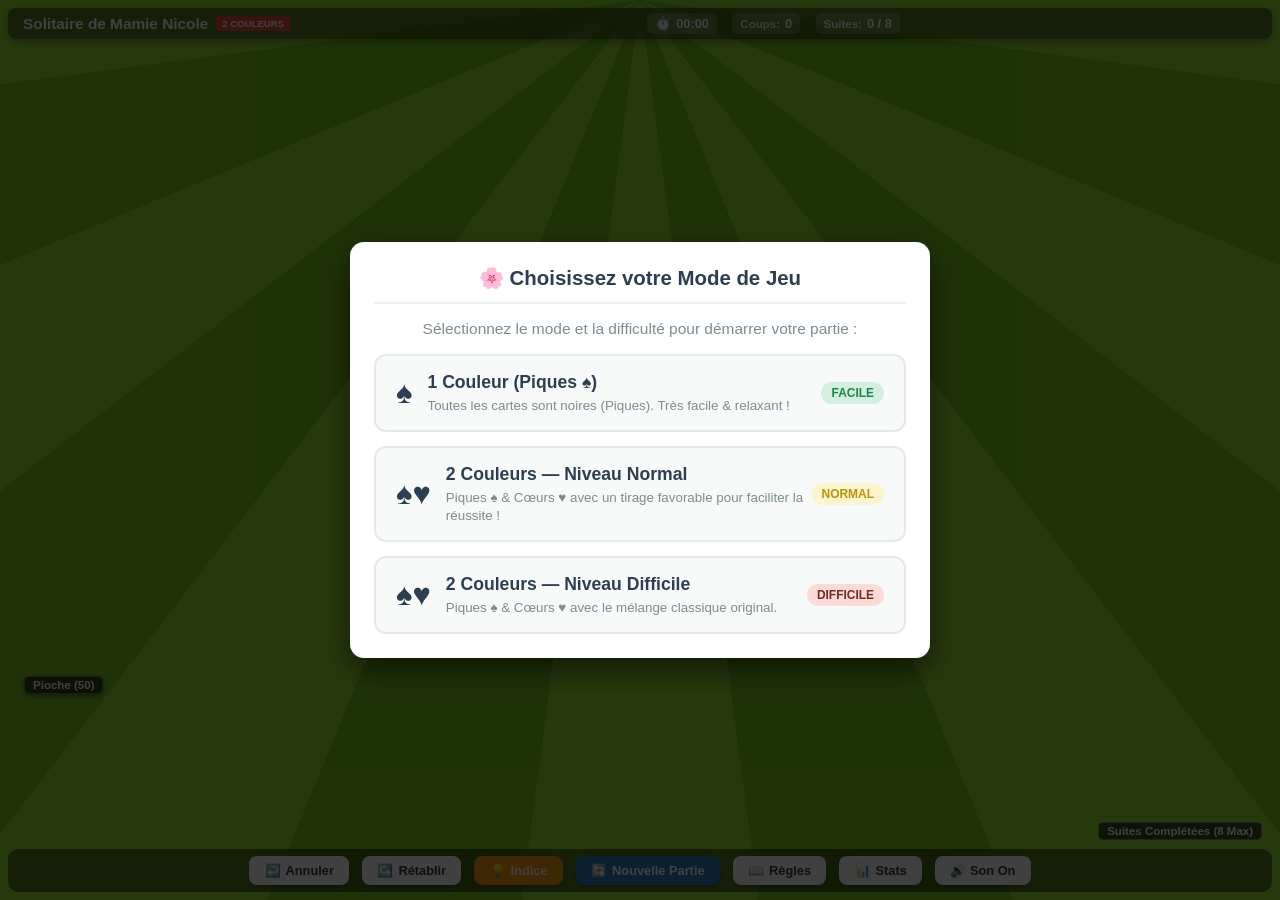
==== commit 169e3c43: "MàJ 11 colonnes" ====
--- a/index.html
+++ b/index.html
@@ -36,17 +36,19 @@
 
         <!-- MAIN PLAYFIELD -->
         <main id="playfield">
-            <!-- 10 Tableau Columns -->
-            <div id="tableau-container"></div>
-
-            <!-- Bottom Deck & Foundation Area -->
+            <!-- 11-Column Grid: Column 1 is Stock, Columns 2..11 are Tableau 0..9 -->
+            <div id="tableau-container">
+                <!-- Column 1: Stock Column (Pioche) -->
+                <div id="stock-column" class="column-stock">
+                    <div class="stock-area" title="Cliquer pour distribuer 10 cartes (1 par colonne)">
+                        <div class="stock-title">Pioche (<span id="stock-count">50</span>)</div>
+                        <div id="stock-pile"></div>
+                    </div>
+                </div>
+            </div>
+
+            <!-- Bottom Foundation Area -->
             <div id="bottom-bar">
-                <!-- Stock Pile -->
-                <div class="stock-area" title="Cliquer pour distribuer 10 cartes (1 par colonne)">
-                    <div class="stock-title">Pioche (<span id="stock-count">50</span>)</div>
-                    <div id="stock-pile"></div>
-                </div>
-
                 <!-- Foundation Piles (8 Completed Runs) -->
                 <div class="foundation-area">
                     <div class="foundation-title">Suites Complétées (8 Max)</div>
--- a/css/styles.css
+++ b/css/styles.css
@@ -1,5 +1,5 @@
 /* ==========================================================================
-   Spider Solitaire - Solitaire de Mamie Nicole (Charte -40% Card Dimensions)
+   Spider Solitaire - Solitaire de Mamie Nicole (Optimisé Ordinateur Ancien)
    ========================================================================== */
 
 :root {
@@ -15,8 +15,8 @@
     --hint-glow: rgba(241, 196, 15, 0.9);
     --target-glow: rgba(46, 204, 113, 0.9);
     
-    /* Reduced Card Dimensions (-40% compact size) */
-    --card-width: clamp(44px, 6.2vw, 76px);
+    /* Reduced Card Dimensions (11-Column Layout: Stock + 10 Tableau Columns) */
+    --card-width: clamp(38px, 5.4vw, 72px);
     --card-height: calc(var(--card-width) * 1.72);
     --card-radius: clamp(3px, 0.5vw, 6px);
     --font-family: 'Segoe UI', Roboto, Inter, -apple-system, sans-serif;
@@ -72,7 +72,7 @@
     padding: clamp(4px, 0.6vh, 8px) clamp(10px, 1.2vw, 18px);
     border-radius: 8px;
     margin-bottom: clamp(3px, 0.5vh, 6px);
-    backdrop-filter: blur(6px);
+    backdrop-filter: blur(4px);
     box-shadow: 0 3px 8px rgba(0, 0, 0, 0.3);
     flex-shrink: 0;
 }
@@ -124,26 +124,40 @@
     min-height: 0;
 }
 
-/* Tableau Columns Area */
+/* Tableau Columns Area with 11-Column Grid (Col 1: Stock Column, Cols 2..11: 10 Tableau Game Columns) */
 #tableau-container {
     display: grid;
-    grid-template-columns: repeat(10, 1fr);
+    grid-template-columns: repeat(11, 1fr);
     gap: clamp(2px, 0.3vw, 4px);
     flex: 1;
     position: relative;
     min-height: 0;
     touch-action: none;
+    contain: layout style;
+}
+
+/* Dedicated Stock Column (Column 1 on Far Left) */
+.column-stock {
+    grid-column: 1;
+    height: 100%;
+    display: flex;
+    flex-direction: column;
+    justify-content: flex-end;
+    align-items: center;
+    border-radius: var(--card-radius);
+    padding-bottom: 2px;
 }
 
 .column {
     position: relative;
     height: 100%;
     border-radius: var(--card-radius);
-    transition: background-color 0.2s ease, box-shadow 0.2s ease;
+    transition: background-color 0.15s ease, box-shadow 0.15s ease;
     touch-action: none;
     display: flex;
     flex-direction: column;
     align-items: center;
+    contain: layout style;
 }
 
 .column.drop-target-hover {
@@ -187,14 +201,13 @@
 /* --- BOTTOM DECK & FOUNDATION BAR --- */
 #bottom-bar {
     display: flex;
-    justify-content: space-between;
-    align-items: flex-end;
+    justify-content: flex-end;
     padding: clamp(3px, 0.5vh, 6px) clamp(6px, 0.8vw, 12px);
     margin-top: auto;
     flex-shrink: 0;
 }
 
-/* Stock Pile Area */
+/* Stock Pile Area in Column 1 */
 .stock-area {
     display: flex;
     flex-direction: column;
@@ -251,7 +264,7 @@
 .foundation-area {
     display: flex;
     flex-direction: column;
-    align-items: center;
+    align-items: flex-end;
 }
 
 .foundation-title {
@@ -296,7 +309,7 @@
     color: rgba(255, 255, 255, 0.6);
 }
 
-/* --- TAROT CARDS DESIGN --- */
+/* --- TAROT CARDS DESIGN (Hardware Accelerated with GPU Compositing) --- */
 .card {
     position: absolute;
     width: var(--card-width);
@@ -314,6 +327,11 @@
     padding: 0;
     overflow: hidden;
     touch-action: none;
+    
+    /* Hardware Compositing Hints */
+    will-change: transform;
+    transform: translateZ(0);
+    backface-visibility: hidden;
 }
 
 .card.face-down {
@@ -333,7 +351,7 @@
 /* Selected Card Highlight */
 .card.selected {
     box-shadow: 0 0 0 3px #F39C12, 0 0 16px rgba(243, 156, 18, 0.9), 0 6px 14px rgba(0,0,0,0.45);
-    transform: translateY(-4px);
+    transform: translateY(-4px) translateZ(0);
     z-index: 100 !important;
 }
 
@@ -343,7 +361,7 @@
 
 @keyframes hintPulse {
     0% { box-shadow: 0 0 5px var(--hint-glow); }
-    100% { box-shadow: 0 0 20px var(--hint-glow), 0 0 28px #F39C12; transform: translateY(-4px); }
+    100% { box-shadow: 0 0 20px var(--hint-glow), 0 0 28px #F39C12; transform: translateY(-4px) translateZ(0); }
 }
 
 /* Fluid Extra Large Tarot Corner Badges */
@@ -439,12 +457,14 @@
 .pips-grid-10 .pip:nth-child(9) { position: absolute; top: 22%; left: 38%; }
 .pips-grid-10 .pip:nth-child(10) { position: absolute; top: 62%; left: 38%; }
 
-/* Drag Ghost Element */
+/* Drag Ghost Element (GPU Composited) */
 .drag-ghost {
     position: fixed;
     pointer-events: none;
     z-index: 9999;
     filter: drop-shadow(0 10px 16px rgba(0,0,0,0.55));
+    will-change: left, top;
+    transform: translateZ(0);
 }
 
 .drag-ghost .card {
@@ -461,7 +481,7 @@
     padding: clamp(5px, 0.8vh, 10px);
     background: var(--bar-bg);
     border-radius: 10px;
-    backdrop-filter: blur(6px);
+    backdrop-filter: blur(4px);
     flex-shrink: 0;
 }
 
